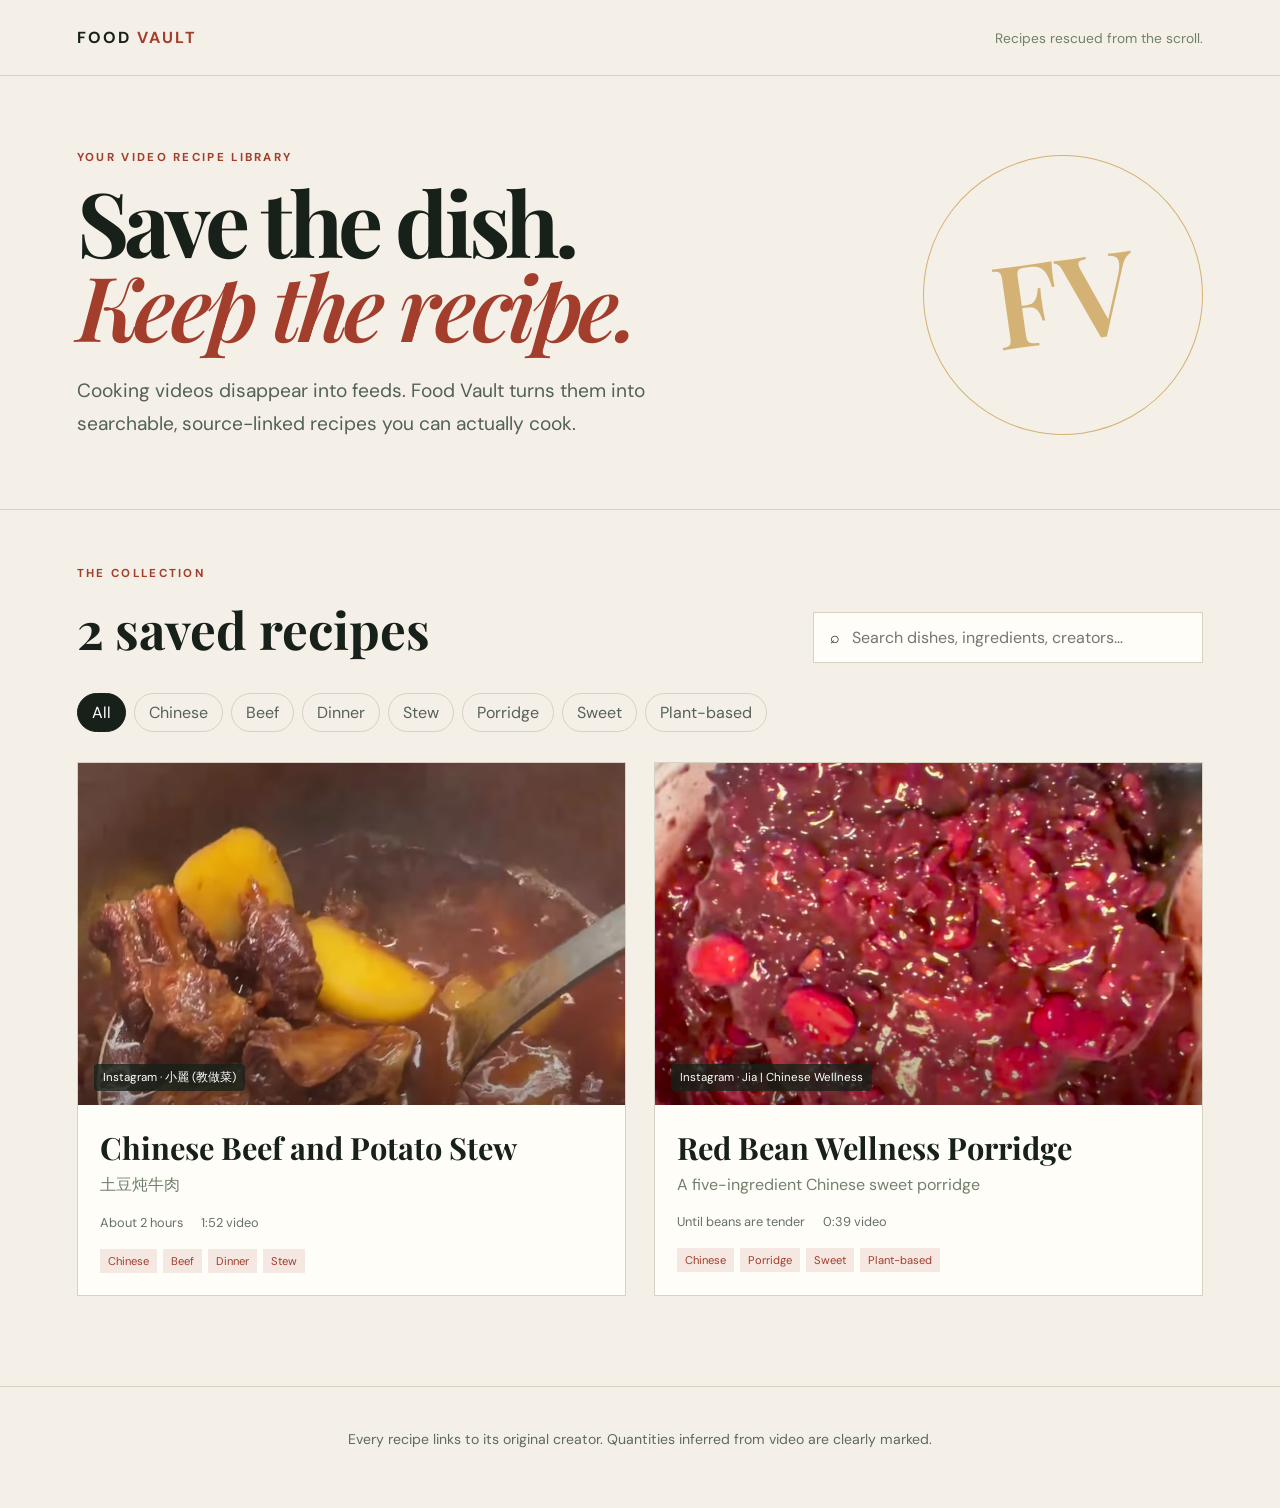
==== docs/index.html @ 334a6278 "Launch Food Vault prototype" ====
<!doctype html>
<html lang="en">
<head>
  <meta charset="utf-8">
  <meta name="viewport" content="width=device-width, initial-scale=1">
  <meta name="description" content="A source-linked collection of recipes reconstructed from cooking videos.">
  <title>Food Vault</title>
  <link rel="preconnect" href="https://fonts.googleapis.com">
  <link rel="preconnect" href="https://fonts.gstatic.com" crossorigin>
  <link href="https://fonts.googleapis.com/css2?family=DM+Sans:wght@400;500;600;700&family=Playfair+Display:wght@600;700&display=swap" rel="stylesheet">
  <link rel="stylesheet" href="styles.css">
</head>
<body>
  <header class="site-header">
    <a class="brand" href="#">FOOD <span>VAULT</span></a>
    <p>Recipes rescued from the scroll.</p>
  </header>

  <main>
    <section class="hero">
      <div class="hero-copy">
        <p class="eyebrow">YOUR VIDEO RECIPE LIBRARY</p>
        <h1>Save the dish.<br><em>Keep the recipe.</em></h1>
        <p class="intro">Cooking videos disappear into feeds. Food Vault turns them into searchable, source-linked recipes you can actually cook.</p>
      </div>
      <div class="hero-mark" aria-hidden="true">FV</div>
    </section>

    <section class="library" aria-labelledby="library-title">
      <div class="toolbar">
        <div>
          <p class="eyebrow">THE COLLECTION</p>
          <h2 id="library-title"><span id="recipe-count">0</span> saved recipes</h2>
        </div>
        <label class="search">
          <span aria-hidden="true">⌕</span>
          <input id="search" type="search" placeholder="Search dishes, ingredients, creators…" autocomplete="off">
        </label>
      </div>
      <div id="filters" class="filters" aria-label="Recipe filters"></div>
      <div id="recipe-grid" class="recipe-grid"></div>
      <p id="empty" class="empty" hidden>No recipes match that search.</p>
    </section>
  </main>

  <dialog id="recipe-dialog">
    <button class="close" aria-label="Close recipe">×</button>
    <article id="recipe-detail"></article>
  </dialog>

  <footer>
    <p>Every recipe links to its original creator. Quantities inferred from video are clearly marked.</p>
  </footer>

  <script src="app.js"></script>
</body>
</html>
---- docs/styles.css ----
:root {
  --ink: #172019;
  --paper: #f4f0e7;
  --card: #fffdf8;
  --sage: #71806c;
  --red: #a23e2b;
  --gold: #c79845;
  --line: #d8d1c3;
}

* { box-sizing: border-box; }
html { scroll-behavior: smooth; }
body {
  margin: 0;
  color: var(--ink);
  background: var(--paper);
  font-family: "DM Sans", sans-serif;
}
button, input { font: inherit; }
a { color: inherit; }

.site-header {
  min-height: 76px;
  padding: 0 6vw;
  border-bottom: 1px solid var(--line);
  display: flex;
  align-items: center;
  justify-content: space-between;
}
.site-header p { color: var(--sage); font-size: .86rem; }
.brand { font-weight: 700; letter-spacing: .13em; text-decoration: none; }
.brand span { color: var(--red); }

main { max-width: 1400px; margin: auto; }
.hero {
  min-height: 430px;
  padding: 74px 6vw 68px;
  display: grid;
  grid-template-columns: 1.7fr .7fr;
  align-items: center;
  overflow: hidden;
}
.eyebrow { margin: 0 0 14px; color: var(--red); font-size: .72rem; font-weight: 700; letter-spacing: .2em; }
h1, h2, h3 { font-family: "Playfair Display", serif; }
h1 { margin: 0; font-size: clamp(3.5rem, 7vw, 7.4rem); line-height: .94; letter-spacing: -.05em; }
h1 em { color: var(--red); font-weight: 600; }
.intro { max-width: 640px; margin: 28px 0 0; color: #526056; font-size: clamp(1rem, 1.5vw, 1.2rem); line-height: 1.7; }
.hero-mark {
  justify-self: end;
  width: min(25vw, 280px);
  aspect-ratio: 1;
  border: 1px solid var(--gold);
  border-radius: 50%;
  color: var(--gold);
  display: grid;
  place-items: center;
  font: 600 clamp(4rem, 9vw, 8rem)/1 "Playfair Display", serif;
  transform: rotate(-8deg);
  opacity: .7;
}

.library { padding: 56px 6vw 90px; border-top: 1px solid var(--line); }
.toolbar { display: flex; justify-content: space-between; align-items: end; gap: 28px; }
h2 { margin: 0; font-size: clamp(2rem, 4vw, 3.4rem); }
.search { min-width: min(100%, 390px); padding: 13px 16px; background: var(--card); border: 1px solid var(--line); display: flex; gap: 10px; align-items: center; }
.search input { width: 100%; border: 0; outline: 0; background: transparent; color: var(--ink); }
.filters { display: flex; gap: 8px; flex-wrap: wrap; margin: 30px 0; }
.filter { padding: 8px 14px; border: 1px solid var(--line); border-radius: 99px; background: transparent; color: #576159; cursor: pointer; }
.filter.active, .filter:hover { color: white; border-color: var(--ink); background: var(--ink); }
.recipe-grid { display: grid; grid-template-columns: repeat(2, minmax(0, 1fr)); gap: 28px; }
.card { background: var(--card); border: 1px solid var(--line); cursor: pointer; transition: transform .18s ease, box-shadow .18s ease; overflow: hidden; }
.card:hover { transform: translateY(-4px); box-shadow: 0 18px 36px rgb(29 39 30 / 10%); }
.card-image { position: relative; aspect-ratio: 16/10; overflow: hidden; background: #ddd; }
.card-image img { width: 100%; height: 100%; object-fit: cover; object-position: center 55%; display: block; }
.card:first-child .card-image img { object-position: 45% 42%; }
.card-image::after { content: ""; position: absolute; inset: 0; background: linear-gradient(transparent 65%, rgb(0 0 0 / 35%)); }
.source-pill { position: absolute; z-index: 1; left: 16px; bottom: 14px; padding: 6px 9px; border-radius: 4px; color: white; background: rgb(23 32 25 / 78%); font-size: .72rem; }
.card-body { padding: 22px; }
.card h3 { margin: 0 0 6px; font-size: clamp(1.5rem, 2.4vw, 2.2rem); }
.card-subtitle { color: var(--sage); margin: 0; }
.meta { display: flex; gap: 18px; margin-top: 18px; color: #667069; font-size: .8rem; }
.tags { display: flex; flex-wrap: wrap; gap: 6px; margin-top: 18px; }
.tag { color: var(--red); background: #f5e7e1; padding: 5px 8px; font-size: .7rem; }
.empty { padding: 60px 0; text-align: center; color: var(--sage); }

#recipe-dialog { width: min(1020px, calc(100% - 24px)); max-height: calc(100vh - 24px); padding: 0; border: 0; background: var(--card); color: var(--ink); box-shadow: 0 30px 80px rgb(0 0 0 / 35%); }
#recipe-dialog::backdrop { background: rgb(12 17 13 / 75%); backdrop-filter: blur(3px); }
.close { position: fixed; z-index: 5; margin: 16px; right: max(16px, calc((100vw - 1020px)/2 + 16px)); width: 42px; height: 42px; border: 0; border-radius: 50%; background: var(--ink); color: white; font-size: 1.7rem; cursor: pointer; }
.detail-hero { min-height: 360px; padding: 50px; color: white; display: flex; align-items: end; background-size: cover; background-position: center; position: relative; }
.detail-hero::before { content: ""; position: absolute; inset: 0; background: linear-gradient(transparent 20%, rgb(5 10 6 / 80%)); }
.detail-title { position: relative; max-width: 740px; }
.detail-title h2 { font-size: clamp(2.7rem, 6vw, 5rem); line-height: 1; }
.detail-title p { margin-bottom: 0; }
.detail-content { display: grid; grid-template-columns: .85fr 1.15fr; gap: 52px; padding: 48px; }
.detail-content h3 { font-size: 1.7rem; margin: 0 0 18px; }
.detail-content ul, .detail-content ol { margin: 0; padding-left: 20px; }
.detail-content li { margin: 0 0 13px; line-height: 1.55; }
.detail-content ol li { padding-left: 8px; }
.detail-block + .detail-block { margin-top: 34px; }
.confidence { display: inline-flex; margin-top: 18px; padding: 7px 10px; border: 1px solid var(--gold); color: #7d5b20; font-size: .78rem; }
.source-link { display: inline-block; margin-top: 22px; color: var(--red); font-weight: 700; }
.notes { padding: 22px; background: #f1ece1; border-left: 3px solid var(--gold); }
.notes h3 { font-size: 1.35rem; }
.notes li { color: #586159; font-size: .88rem; }
footer { padding: 28px 6vw 44px; border-top: 1px solid var(--line); color: #5e6961; text-align: center; font-size: .88rem; line-height: 1.5; }

@media (max-width: 760px) {
  .site-header p, .hero-mark { display: none; }
  .hero { grid-template-columns: 1fr; min-height: 390px; padding-top: 60px; }
  .hero::after { content: "FV"; margin-top: 32px; color: var(--gold); font: 600 2.2rem/1 "Playfair Display", serif; opacity: .75; }
  .toolbar { align-items: stretch; flex-direction: column; gap: 20px; }
  .filters { gap: 7px; margin-top: 24px; }
  .filter { padding: 7px 11px; font-size: .86rem; }
  .recipe-grid { grid-template-columns: 1fr; }
  .detail-content { grid-template-columns: 1fr; padding: 28px 22px; gap: 28px; }
  .detail-hero { min-height: 300px; padding: 28px 22px; }
  .close { right: 16px; }
}
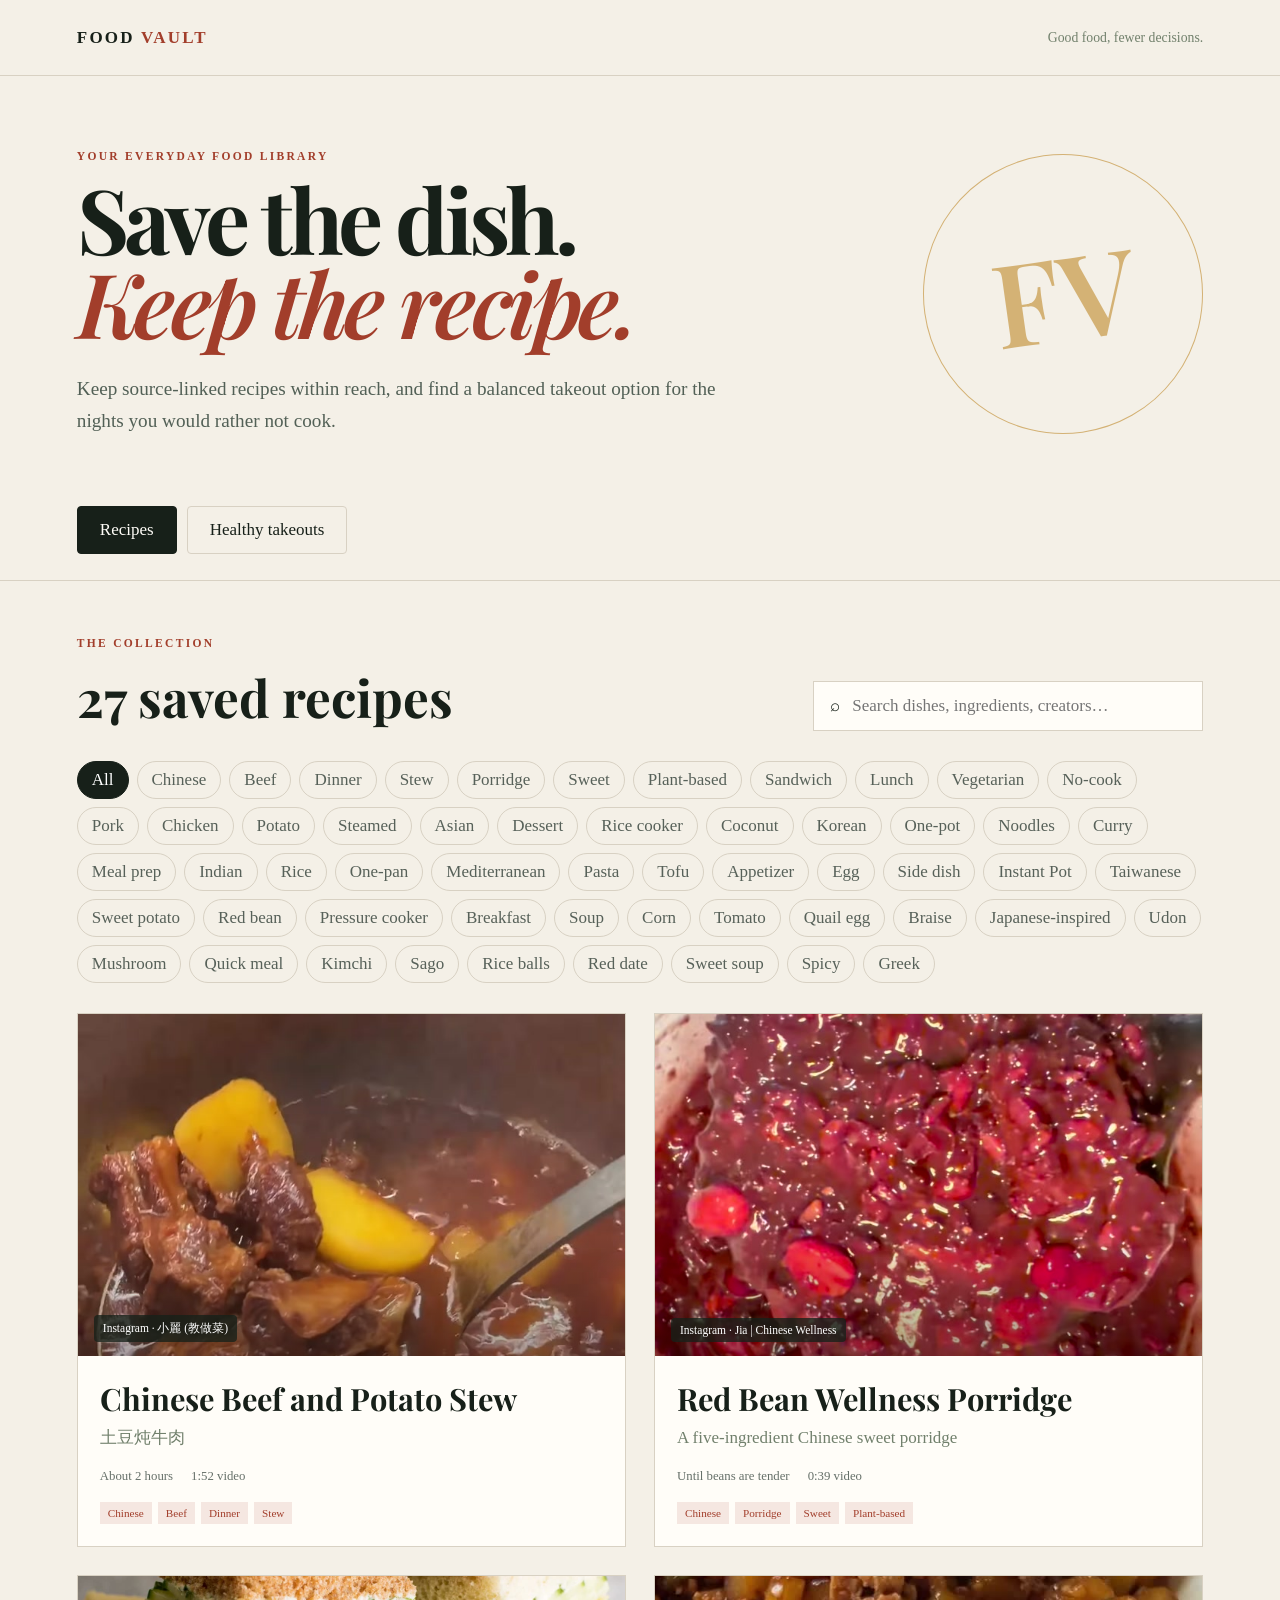
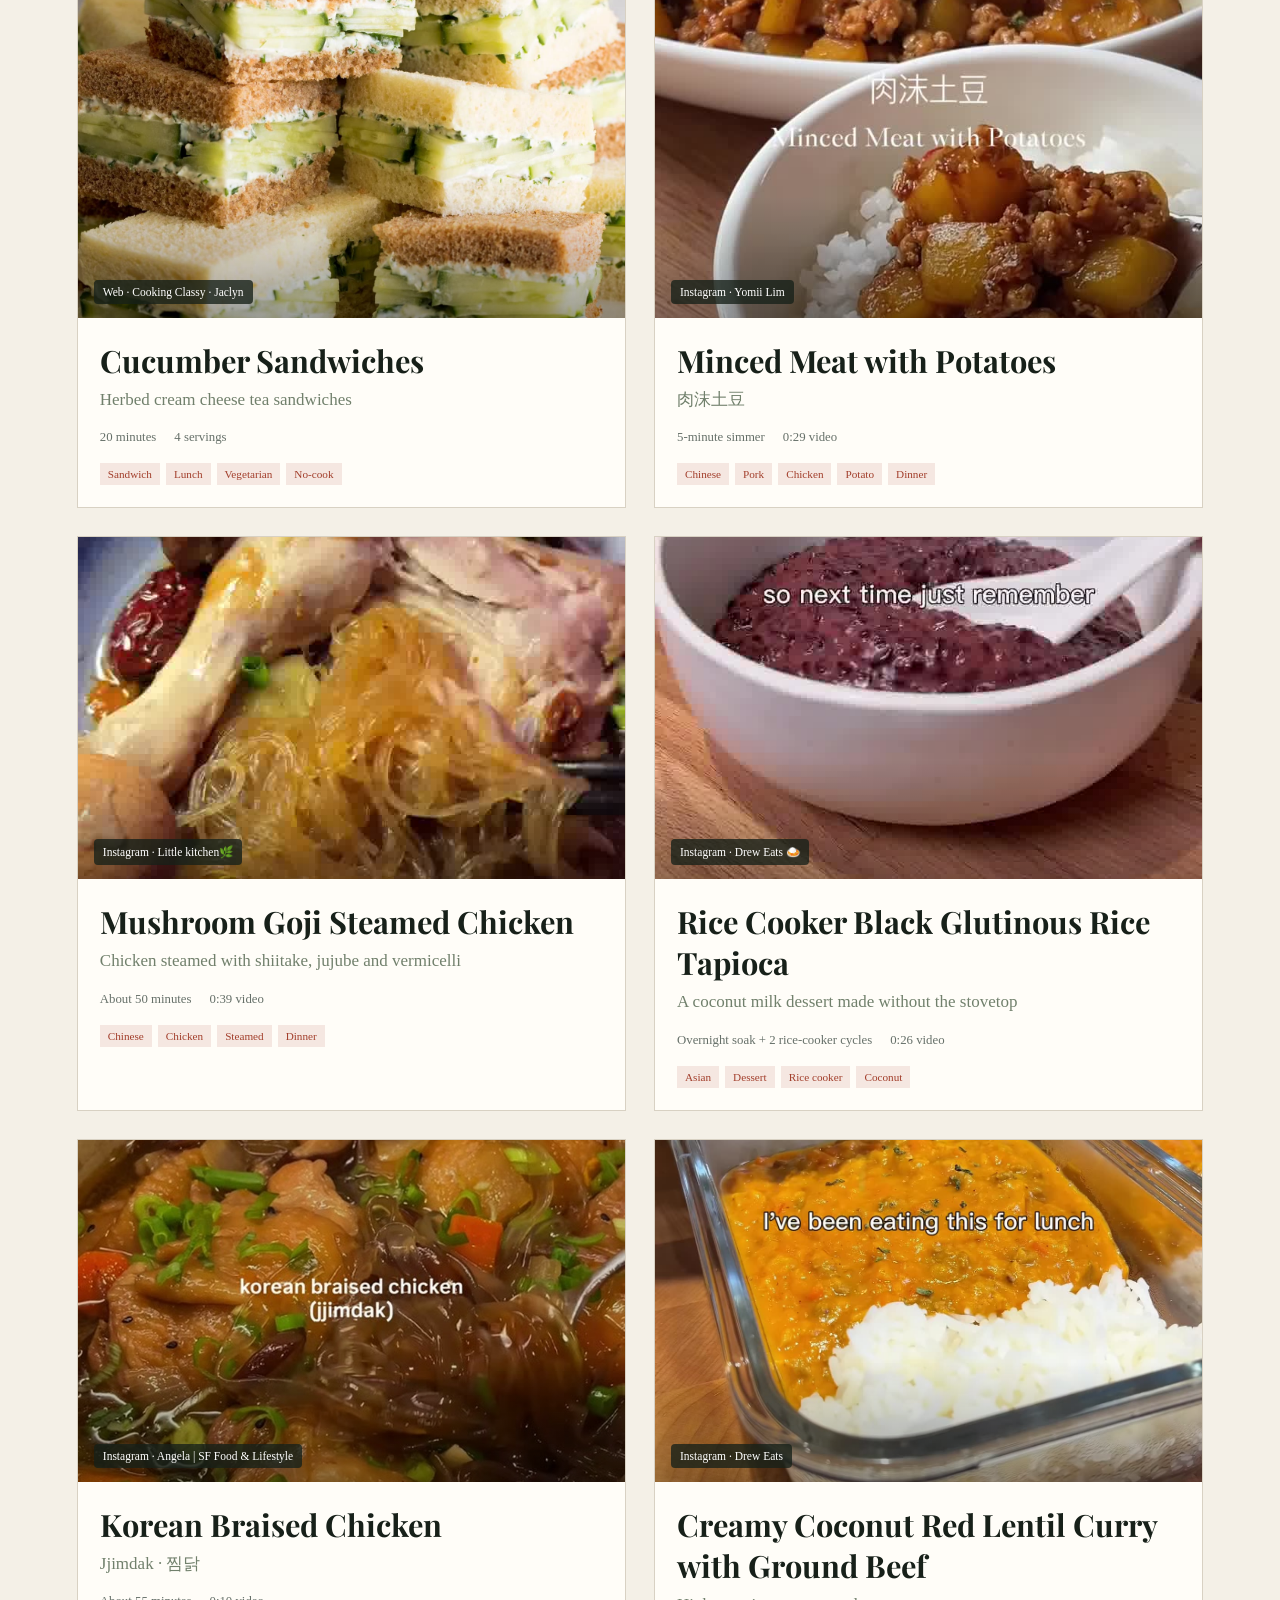
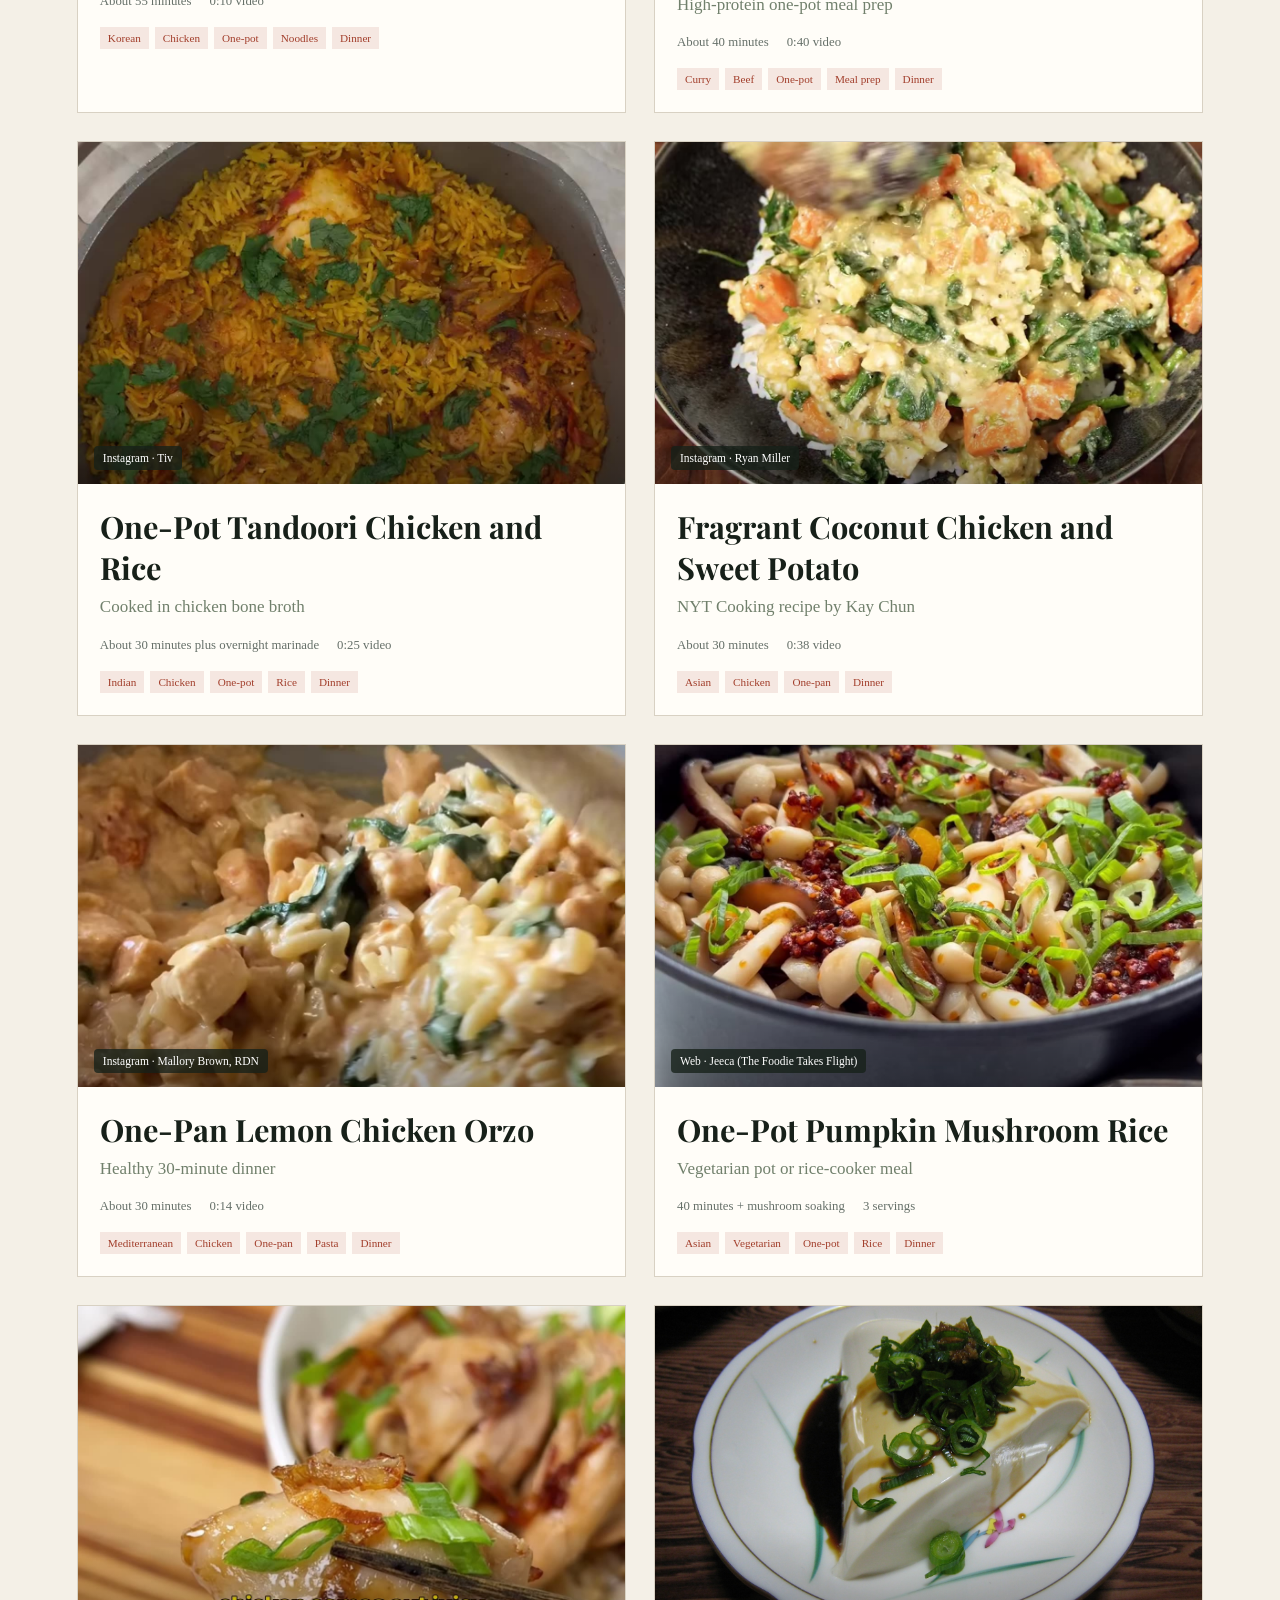
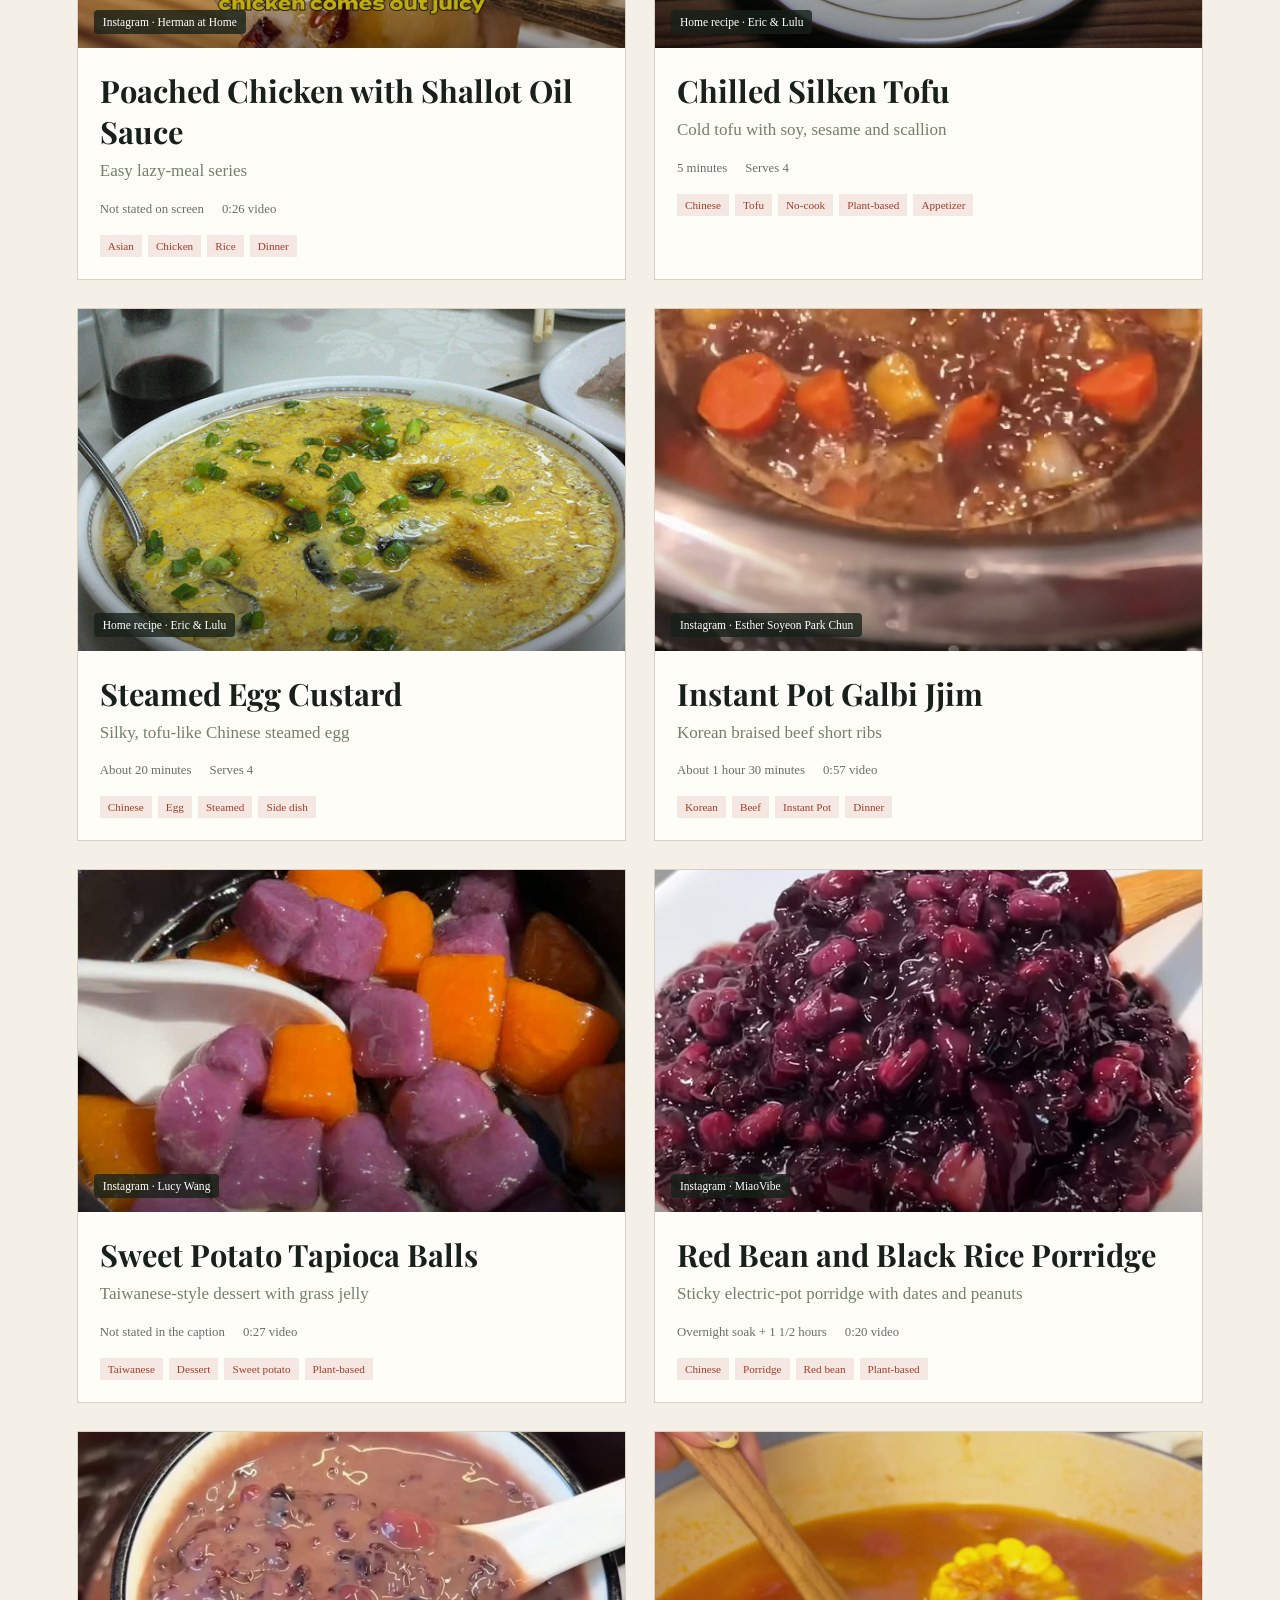
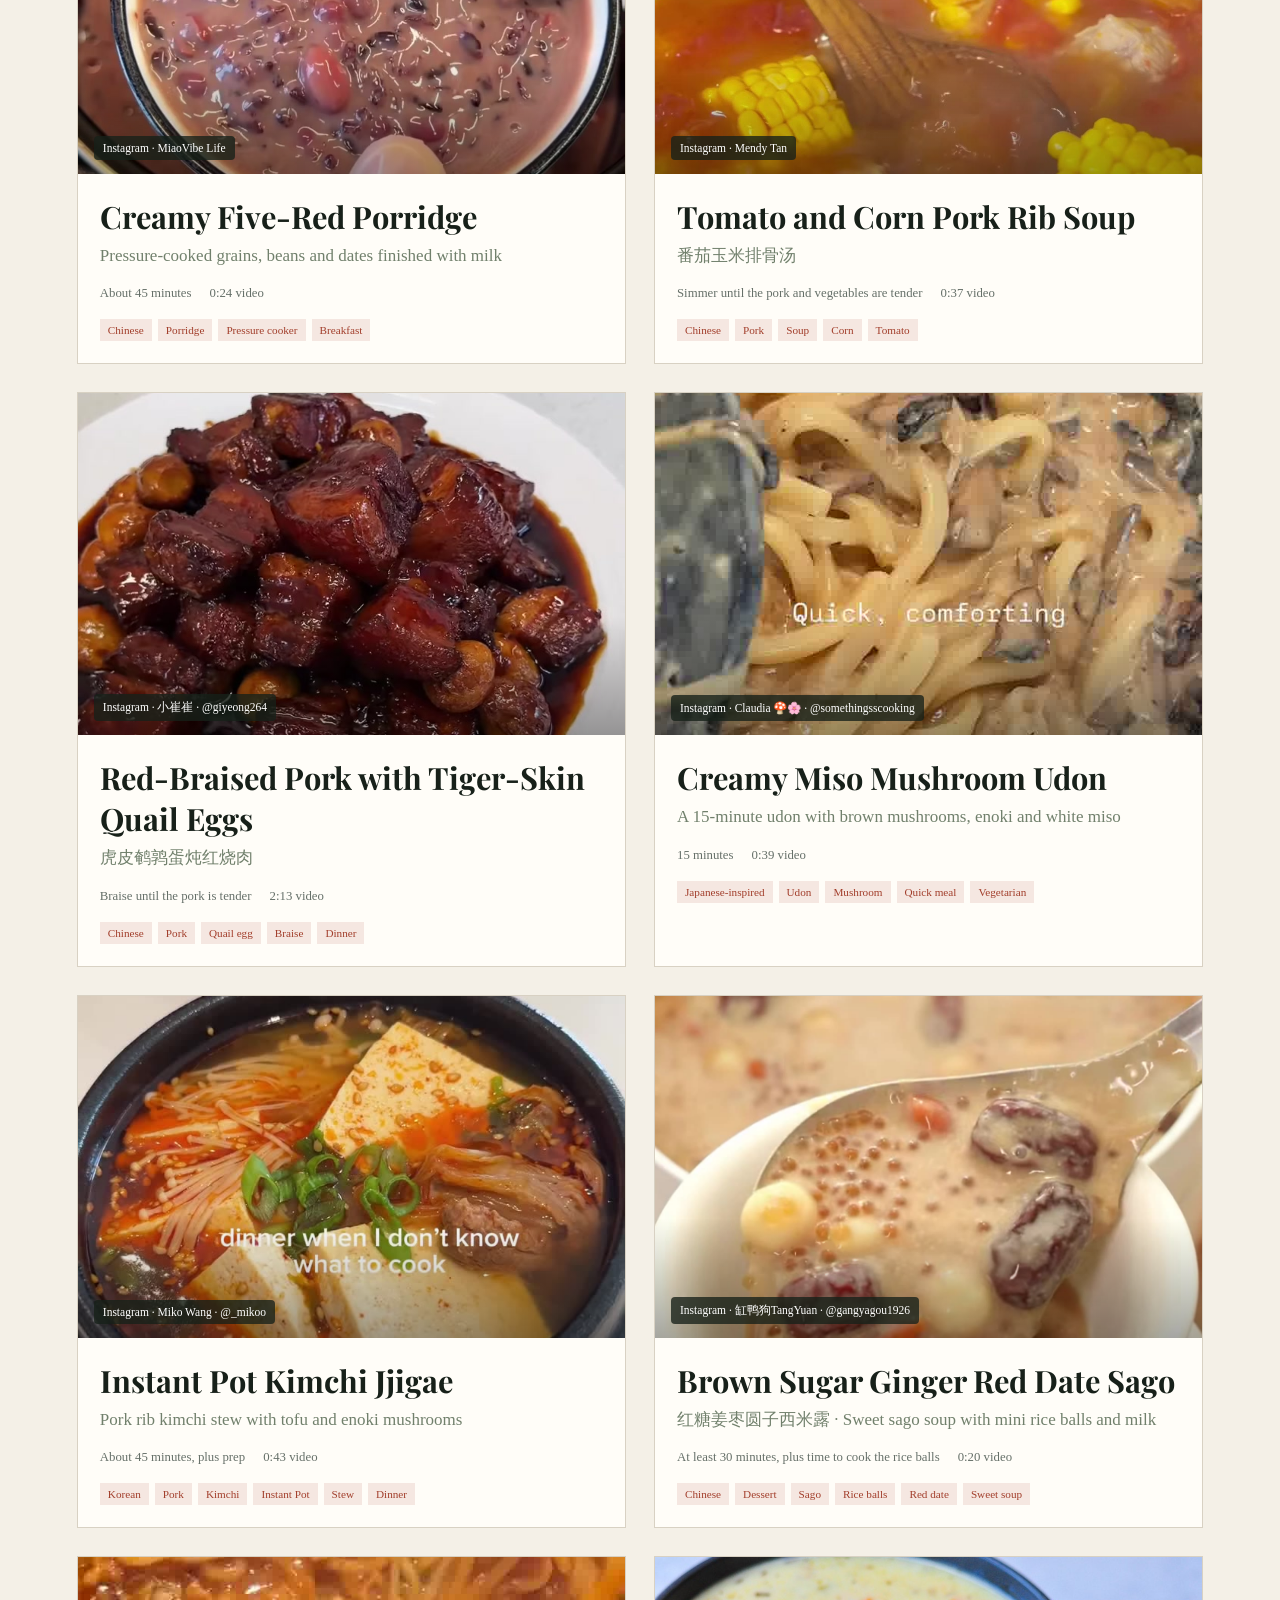
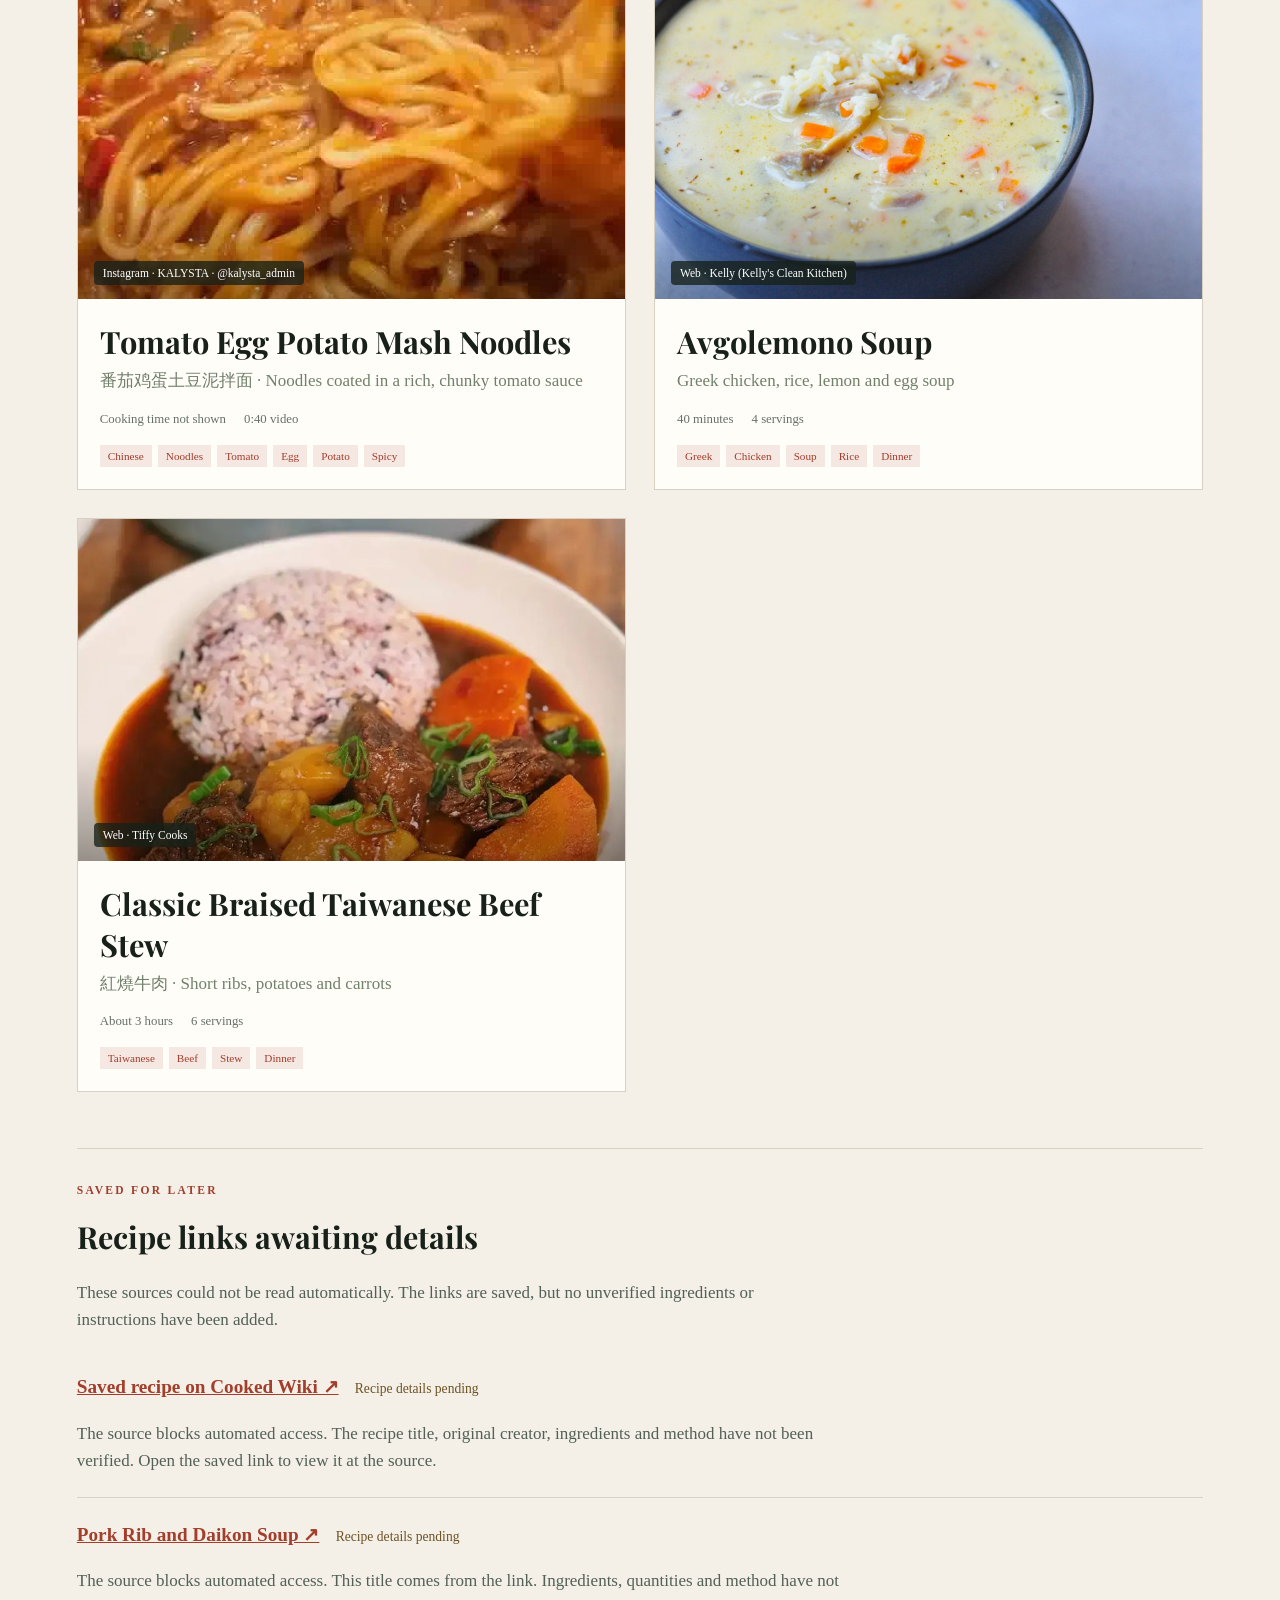
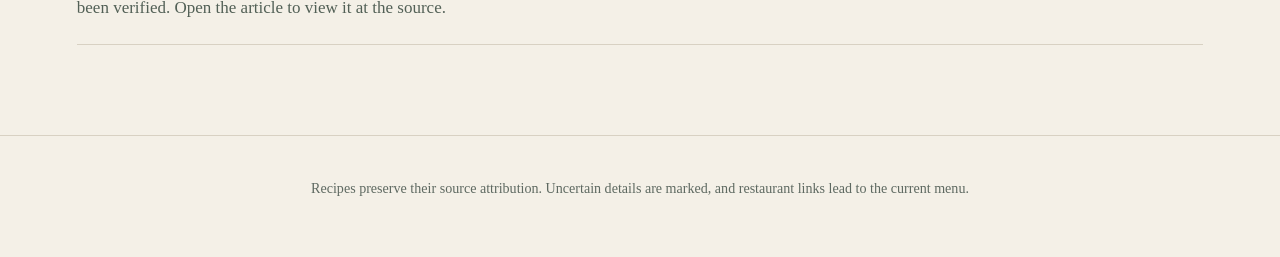
==== commit fefd0030: "Add healthy takeouts and source-linked recipes" ====
--- a/docs/index.html
+++ b/docs/index.html
@@ -3,30 +3,35 @@
 <head>
   <meta charset="utf-8">
   <meta name="viewport" content="width=device-width, initial-scale=1">
-  <meta name="description" content="A source-linked collection of recipes reconstructed from cooking videos.">
+  <meta name="description" content="Source-linked recipes and balanced Durham takeout ideas for everyday meals.">
   <title>Food Vault</title>
   <link rel="preconnect" href="https://fonts.googleapis.com">
   <link rel="preconnect" href="https://fonts.gstatic.com" crossorigin>
-  <link href="https://fonts.googleapis.com/css2?family=DM+Sans:wght@400;500;600;700&family=Playfair+Display:wght@600;700&display=swap" rel="stylesheet">
+  <link href="https://fonts.googleapis.com/css2?family=Playfair+Display:wght@600;700&display=swap" rel="stylesheet">
   <link rel="stylesheet" href="styles.css">
 </head>
 <body>
   <header class="site-header">
-    <a class="brand" href="#">FOOD <span>VAULT</span></a>
-    <p>Recipes rescued from the scroll.</p>
+    <a class="brand" href="/#recipes">FOOD <span>VAULT</span></a>
+    <p>Good food, fewer decisions.</p>
   </header>
 
   <main>
     <section class="hero">
       <div class="hero-copy">
-        <p class="eyebrow">YOUR VIDEO RECIPE LIBRARY</p>
+        <p class="eyebrow">YOUR EVERYDAY FOOD LIBRARY</p>
         <h1>Save the dish.<br><em>Keep the recipe.</em></h1>
-        <p class="intro">Cooking videos disappear into feeds. Food Vault turns them into searchable, source-linked recipes you can actually cook.</p>
+        <p class="intro">Keep source-linked recipes within reach, and find a balanced takeout option for the nights you would rather not cook.</p>
       </div>
       <div class="hero-mark" aria-hidden="true">FV</div>
     </section>
 
-    <section class="library" aria-labelledby="library-title">
+    <nav class="section-nav" aria-label="Food collections">
+      <a href="#recipes" data-section="recipes" aria-current="page">Recipes</a>
+      <a href="#healthy-takeouts" data-section="healthy-takeouts">Healthy takeouts</a>
+    </nav>
+
+    <section id="recipes" class="library" aria-labelledby="library-title">
       <div class="toolbar">
         <div>
           <p class="eyebrow">THE COLLECTION</p>
@@ -34,22 +39,37 @@
         </div>
         <label class="search">
           <span aria-hidden="true">⌕</span>
-          <input id="search" type="search" placeholder="Search dishes, ingredients, creators…" autocomplete="off">
+          <input id="search" type="search" aria-label="Search recipes" placeholder="Search dishes, ingredients, creators…" autocomplete="off">
         </label>
       </div>
       <div id="filters" class="filters" aria-label="Recipe filters"></div>
       <div id="recipe-grid" class="recipe-grid"></div>
       <p id="empty" class="empty" hidden>No recipes match that search.</p>
+      <section class="saved-links" aria-labelledby="saved-links-title">
+        <p class="eyebrow">SAVED FOR LATER</p>
+        <h3 id="saved-links-title">Recipe links awaiting details</h3>
+        <p>These sources could not be read automatically. The links are saved, but no unverified ingredients or instructions have been added.</p>
+        <div id="saved-recipe-links"></div>
+      </section>
+    </section>
+
+    <section id="healthy-takeouts" class="library takeouts" aria-labelledby="takeout-title" hidden>
+      <p class="eyebrow">DURHAM &amp; NEARBY</p>
+      <h2 id="takeout-title">Healthy takeouts</h2>
+      <p class="section-intro">Seven easy options for a meal with protein, vegetables and a satisfying starch. These are balanced ordering ideas, not nutritional ratings.</p>
+      <p class="takeout-note">Menus and substitutions change. Check ingredients with the restaurant, choose sauces separately when useful, and refrigerate any next-day lunch promptly.</p>
+      <div id="takeout-grid" class="takeout-grid" aria-live="polite"></div>
+      <noscript>Enable JavaScript to see the saved restaurants and recipes.</noscript>
     </section>
   </main>
 
   <dialog id="recipe-dialog">
-    <button class="close" aria-label="Close recipe">×</button>
+    <div class="dialog-toolbar"><button class="close" aria-label="Close recipe">×</button></div>
     <article id="recipe-detail"></article>
   </dialog>
 
   <footer>
-    <p>Every recipe links to its original creator. Quantities inferred from video are clearly marked.</p>
+    <p>Recipes preserve their source attribution. Uncertain details are marked, and restaurant links lead to the current menu.</p>
   </footer>
 
   <script src="app.js"></script>
--- a/docs/styles.css
+++ b/docs/styles.css
@@ -14,10 +14,13 @@
   margin: 0;
   color: var(--ink);
   background: var(--paper);
-  font-family: "DM Sans", sans-serif;
+  font-family: Georgia, "Times New Roman", serif;
+  font-size: 17px;
 }
 button, input { font: inherit; }
 a { color: inherit; }
+[hidden] { display: none !important; }
+:focus-visible { outline: 3px solid var(--red); outline-offset: 4px; }
 
 .site-header {
   min-height: 76px;
@@ -60,6 +63,27 @@
 }
 
 .library { padding: 56px 6vw 90px; border-top: 1px solid var(--line); }
+.section-nav { display: flex; flex-wrap: wrap; gap: 10px; padding: 0 6vw 26px; }
+.section-nav a { padding: 13px 22px; border: 1px solid var(--line); text-decoration: none; border-radius: 4px; }
+.section-nav a[aria-current="page"] { color: var(--card); background: var(--ink); border-color: var(--ink); }
+.section-nav a:hover { border-color: var(--red); }
+.section-intro { max-width: 740px; color: #526056; font-size: 1.15rem; line-height: 1.65; }
+.takeout-note { max-width: 850px; color: #526056; line-height: 1.6; border-left: 3px solid var(--gold); padding: 12px 18px; background: #f1ece1; }
+.takeout-grid { display: grid; grid-template-columns: repeat(2, minmax(0, 1fr)); gap: 24px; margin-top: 32px; }
+.takeout-card { min-width: 0; padding: 28px; border: 1px solid var(--line); background: var(--card); display: flex; flex-direction: column; }
+.takeout-card .eyebrow { line-height: 1.5; margin-bottom: 12px; }
+.takeout-card h3 { margin: 0; font-size: clamp(1.65rem, 2.8vw, 2.25rem); overflow-wrap: anywhere; }
+.takeout-area { color: #526056; margin: 10px 0 22px; line-height: 1.5; }
+.takeout-order { margin: 0 0 16px; line-height: 1.65; }
+.takeout-tip { margin: 0; color: #526056; line-height: 1.6; font-size: .95rem; }
+.takeout-card .source-link { align-self: flex-start; margin-top: auto; padding-top: 24px; line-height: 1.5; }
+.saved-links { margin-top: 56px; padding-top: 32px; border-top: 1px solid var(--line); line-height: 1.6; }
+.saved-links h3 { font-size: 1.9rem; margin: 0; }
+.saved-links > p:not(.eyebrow) { color: #526056; max-width: 760px; }
+.saved-link { padding: 22px 0; border-bottom: 1px solid var(--line); }
+.saved-link a { color: var(--red); font-weight: bold; font-size: 1.2rem; }
+.saved-link p { color: #526056; max-width: 780px; margin-bottom: 0; }
+.saved-status { display: inline-block; margin: 0 0 0 12px; font-size: .85rem; color: #6d5224; }
 .toolbar { display: flex; justify-content: space-between; align-items: end; gap: 28px; }
 h2 { margin: 0; font-size: clamp(2rem, 4vw, 3.4rem); }
 .search { min-width: min(100%, 390px); padding: 13px 16px; background: var(--card); border: 1px solid var(--line); display: flex; gap: 10px; align-items: center; }
@@ -78,6 +102,7 @@
 .card-body { padding: 22px; }
 .card h3 { margin: 0 0 6px; font-size: clamp(1.5rem, 2.4vw, 2.2rem); }
 .card-subtitle { color: var(--sage); margin: 0; }
+.card-subtitle { line-height: 1.5; }
 .meta { display: flex; gap: 18px; margin-top: 18px; color: #667069; font-size: .8rem; }
 .tags { display: flex; flex-wrap: wrap; gap: 6px; margin-top: 18px; }
 .tag { color: var(--red); background: #f5e7e1; padding: 5px 8px; font-size: .7rem; }
@@ -85,12 +110,16 @@
 
 #recipe-dialog { width: min(1020px, calc(100% - 24px)); max-height: calc(100vh - 24px); padding: 0; border: 0; background: var(--card); color: var(--ink); box-shadow: 0 30px 80px rgb(0 0 0 / 35%); }
 #recipe-dialog::backdrop { background: rgb(12 17 13 / 75%); backdrop-filter: blur(3px); }
-.close { position: fixed; z-index: 5; margin: 16px; right: max(16px, calc((100vw - 1020px)/2 + 16px)); width: 42px; height: 42px; border: 0; border-radius: 50%; background: var(--ink); color: white; font-size: 1.7rem; cursor: pointer; }
+#recipe-dialog[open] { display: flex; flex-direction: column; overflow: hidden; }
+.dialog-toolbar { flex-shrink: 0; display: flex; justify-content: flex-end; padding: 10px 14px; border-bottom: 1px solid var(--line); }
+#recipe-detail { overflow-y: auto; max-height: calc(100vh - 88px); }
+.close { width: 42px; height: 42px; border: 0; border-radius: 50%; background: var(--ink); color: white; font-size: 1.7rem; cursor: pointer; }
 .detail-hero { min-height: 360px; padding: 50px; color: white; display: flex; align-items: end; background-size: cover; background-position: center; position: relative; }
-.detail-hero::before { content: ""; position: absolute; inset: 0; background: linear-gradient(transparent 20%, rgb(5 10 6 / 80%)); }
-.detail-title { position: relative; max-width: 740px; }
+.detail-hero::before { content: ""; position: absolute; inset: 0; background: linear-gradient(rgb(5 10 6 / 18%) 0%, rgb(5 10 6 / 62%) 44%, rgb(5 10 6 / 96%) 100%); }
+.detail-title { position: relative; max-width: 740px; text-shadow: 0 2px 12px rgb(0 0 0 / 85%); }
 .detail-title h2 { font-size: clamp(2.7rem, 6vw, 5rem); line-height: 1; }
 .detail-title p { margin-bottom: 0; }
+.detail-title .eyebrow { display: inline-block; padding: 6px 9px; color: white; background: rgb(23 32 25 / 82%); text-shadow: none; }
 .detail-content { display: grid; grid-template-columns: .85fr 1.15fr; gap: 52px; padding: 48px; }
 .detail-content h3 { font-size: 1.7rem; margin: 0 0 18px; }
 .detail-content ul, .detail-content ol { margin: 0; padding-left: 20px; }
@@ -99,6 +128,8 @@
 .detail-block + .detail-block { margin-top: 34px; }
 .confidence { display: inline-flex; margin-top: 18px; padding: 7px 10px; border: 1px solid var(--gold); color: #7d5b20; font-size: .78rem; }
 .source-link { display: inline-block; margin-top: 22px; color: var(--red); font-weight: 700; }
+.additional-sources { margin-top: 0; padding-left: 0 !important; list-style: none; }
+.additional-sources li { margin-bottom: 0; }
 .notes { padding: 22px; background: #f1ece1; border-left: 3px solid var(--gold); }
 .notes h3 { font-size: 1.35rem; }
 .notes li { color: #586159; font-size: .88rem; }
@@ -111,8 +142,11 @@
   .toolbar { align-items: stretch; flex-direction: column; gap: 20px; }
   .filters { gap: 7px; margin-top: 24px; }
   .filter { padding: 7px 11px; font-size: .86rem; }
-  .recipe-grid { grid-template-columns: 1fr; }
+  .recipe-grid, .takeout-grid { grid-template-columns: 1fr; }
+  .takeout-card { padding: 24px; }
+  .section-nav a { padding: 12px 16px; }
   .detail-content { grid-template-columns: 1fr; padding: 28px 22px; gap: 28px; }
   .detail-hero { min-height: 300px; padding: 28px 22px; }
-  .close { right: 16px; }
+  .detail-hero::before { background: linear-gradient(rgb(5 10 6 / 52%) 0%, rgb(5 10 6 / 76%) 42%, rgb(5 10 6 / 98%) 100%); }
+  .detail-title h2 { font-size: clamp(2.1rem, 11vw, 3.2rem); }
 }
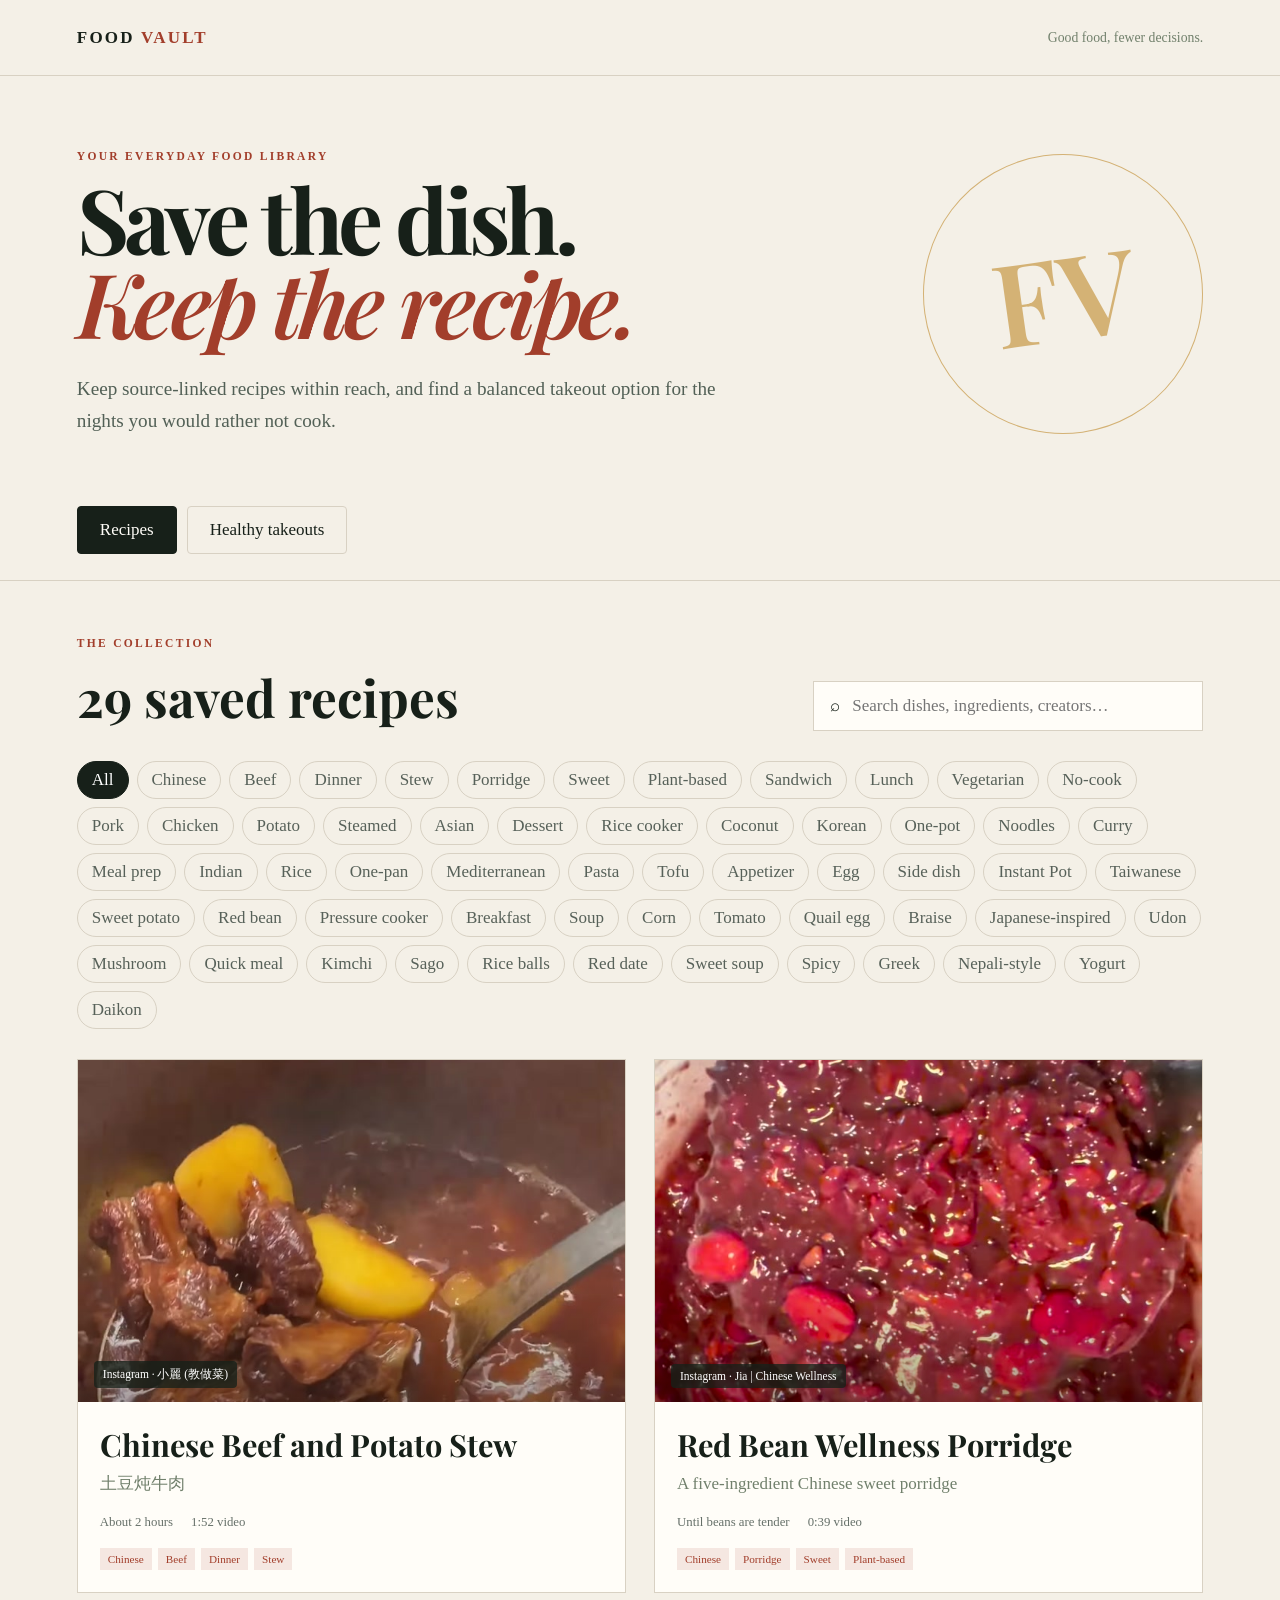
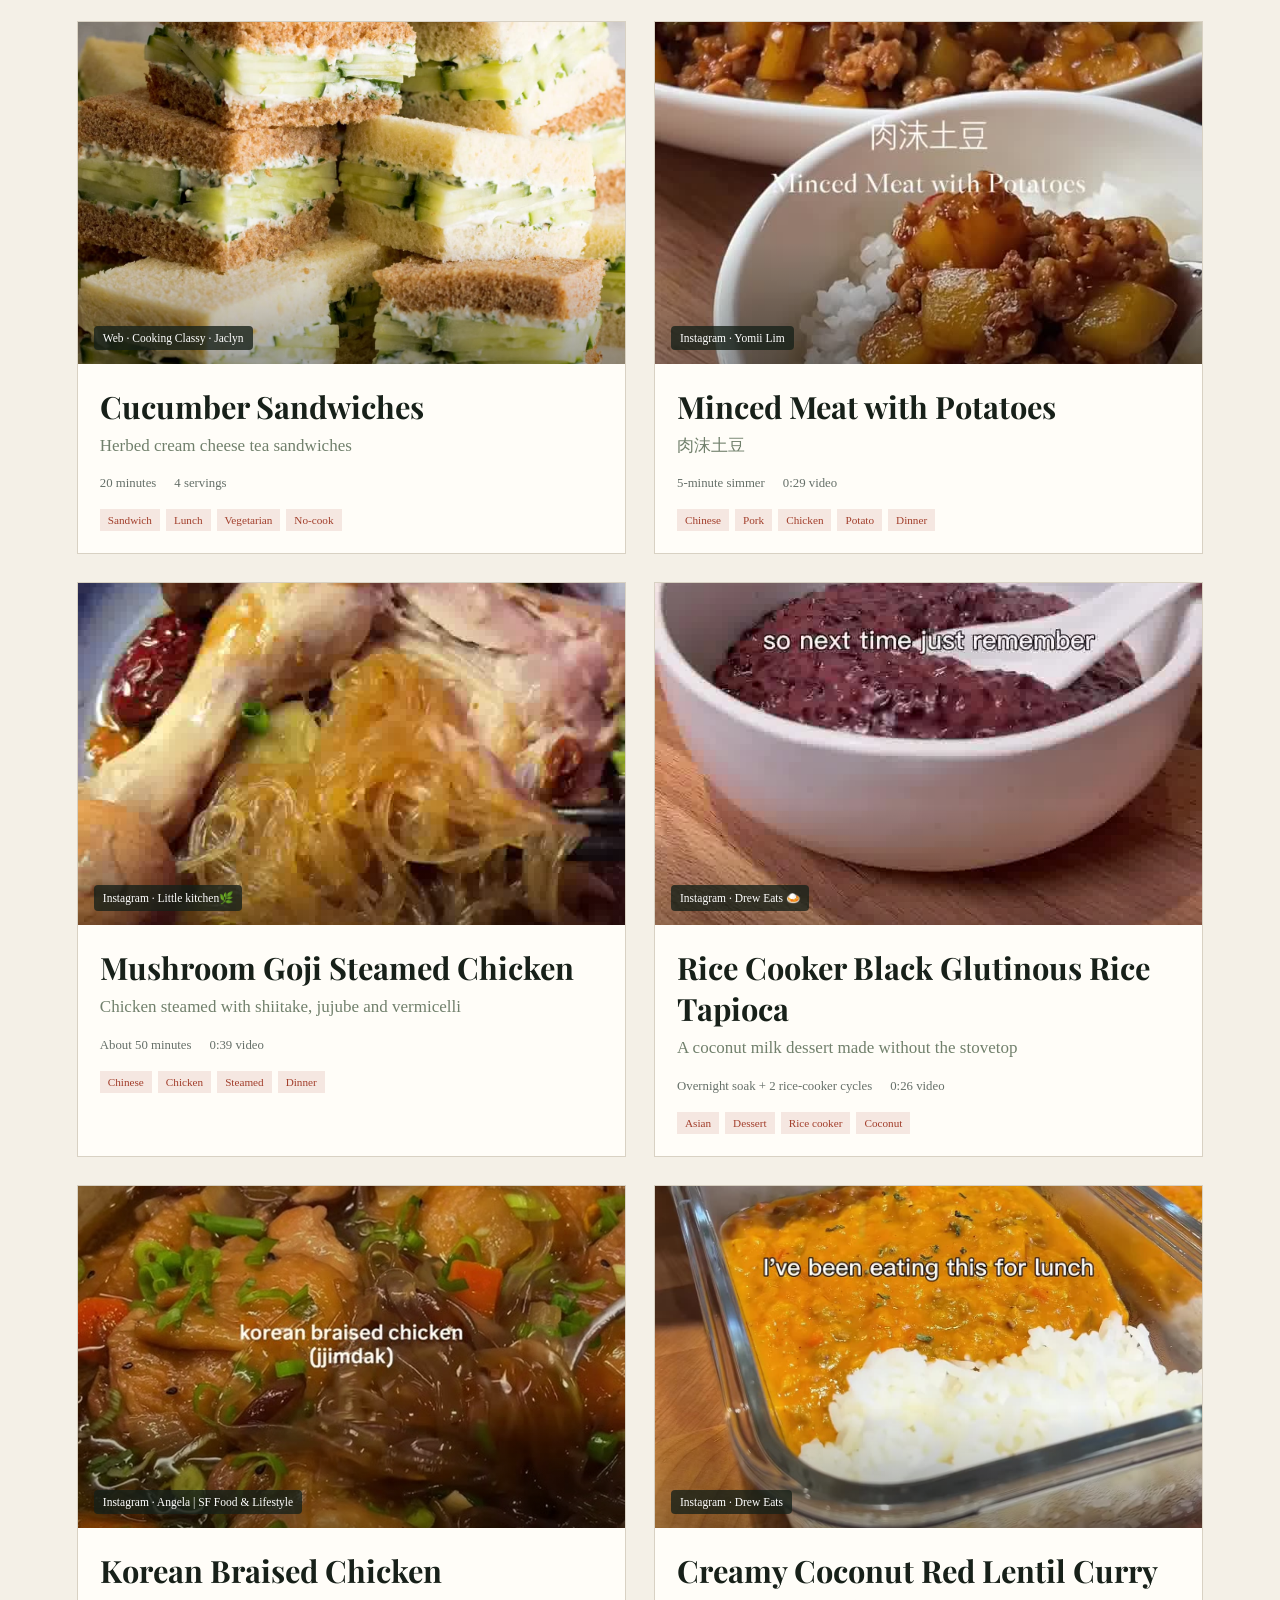
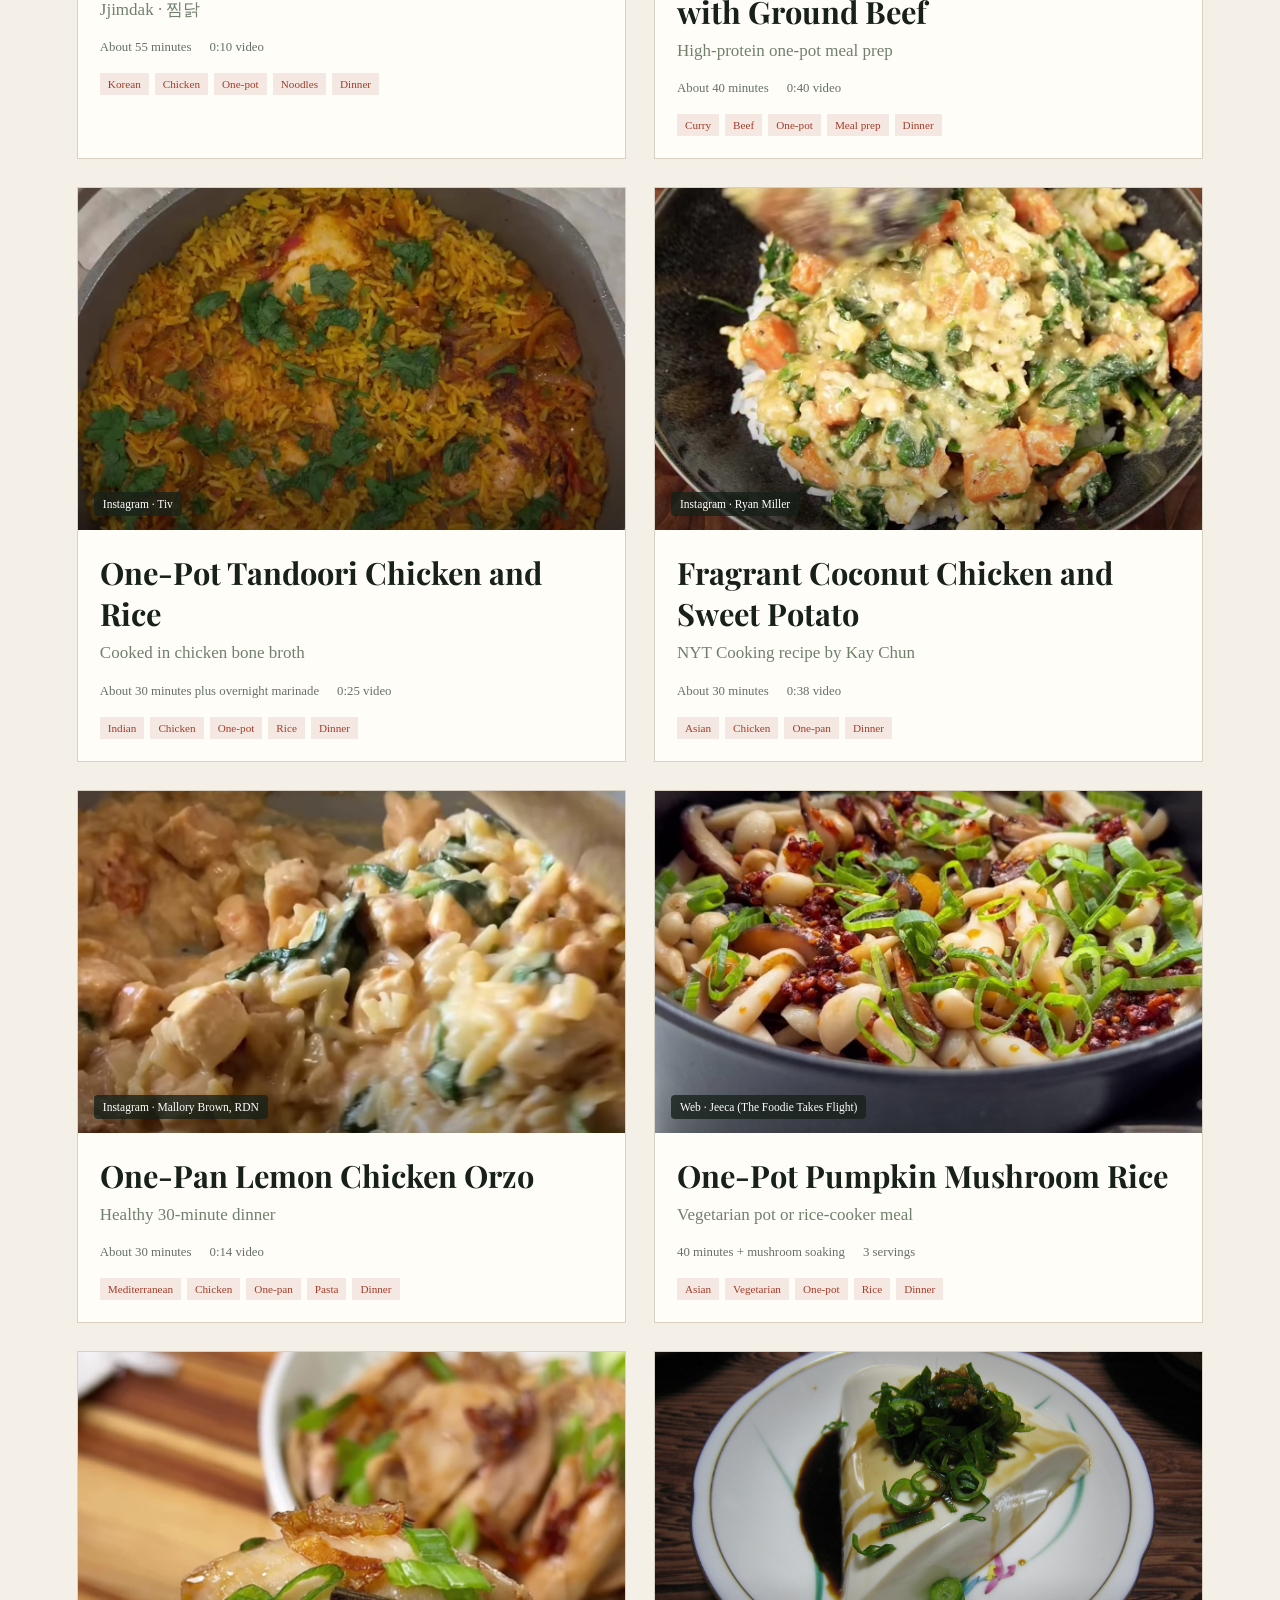
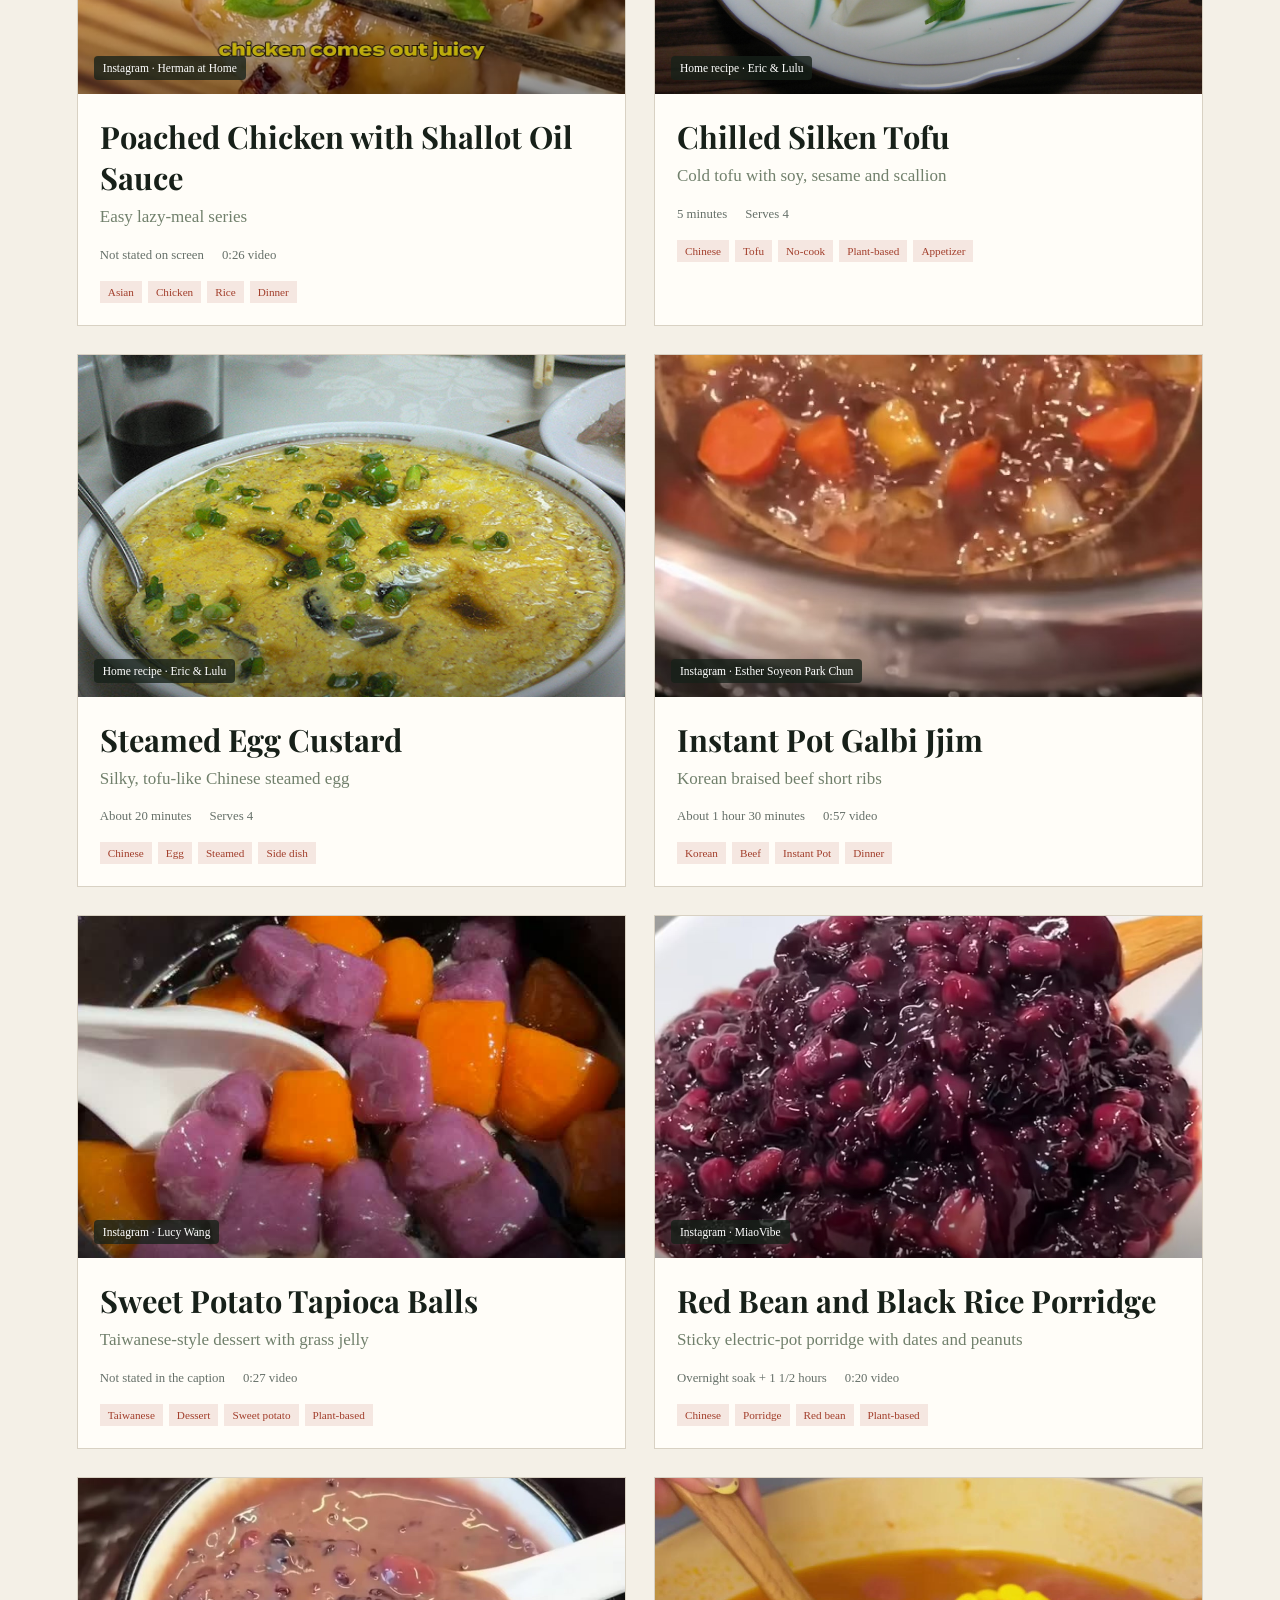
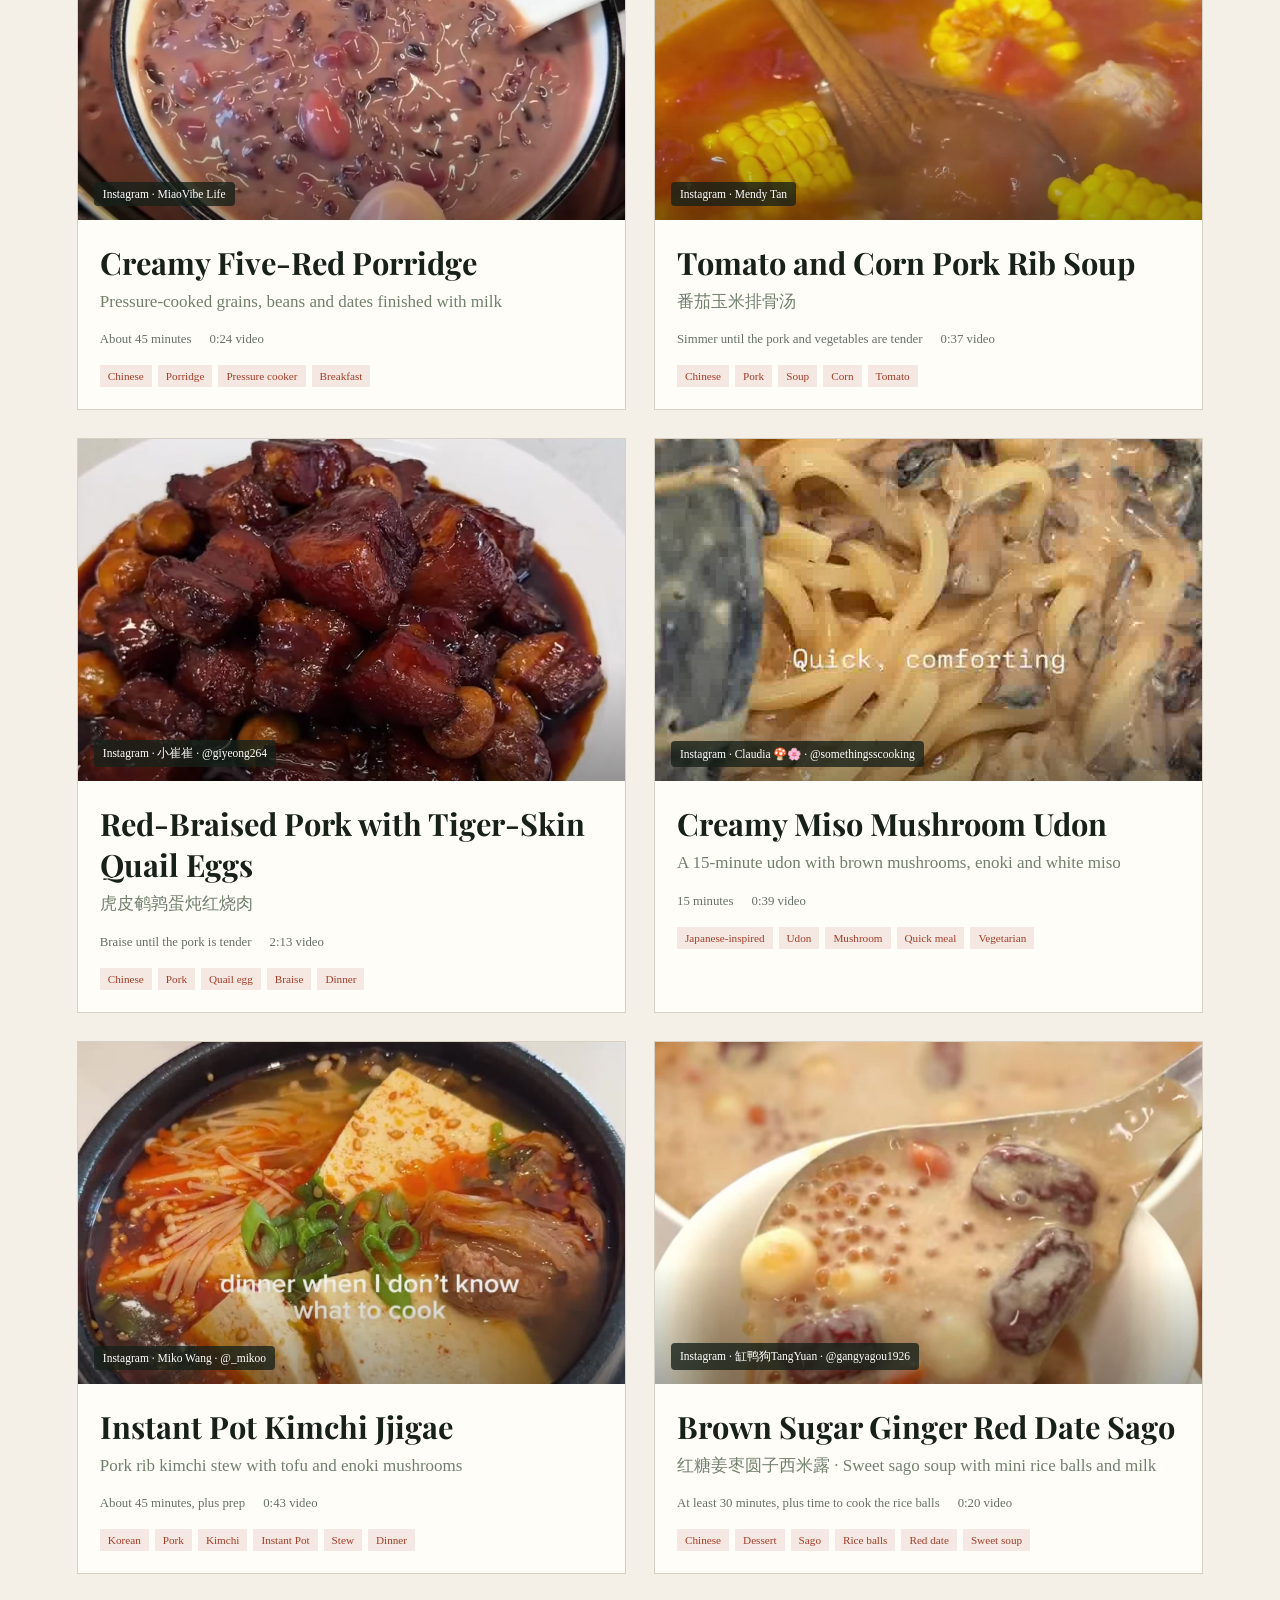
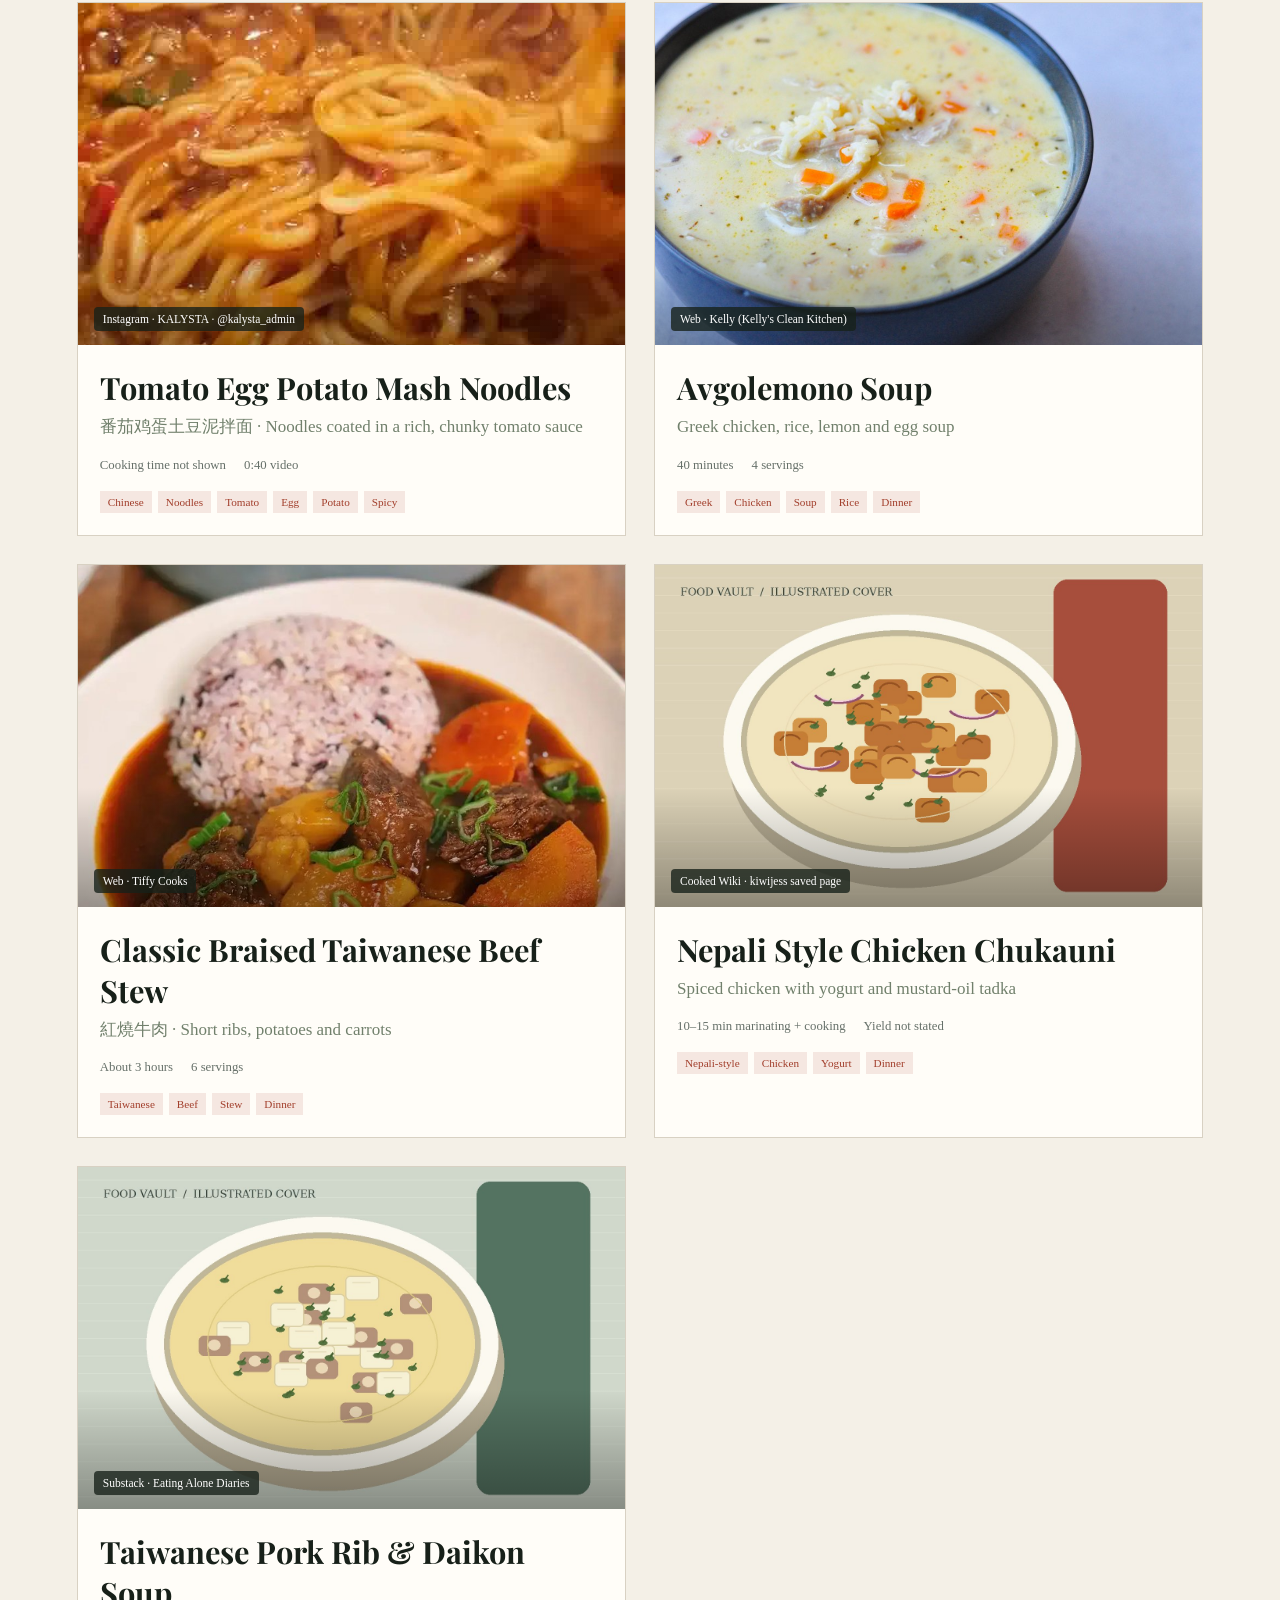
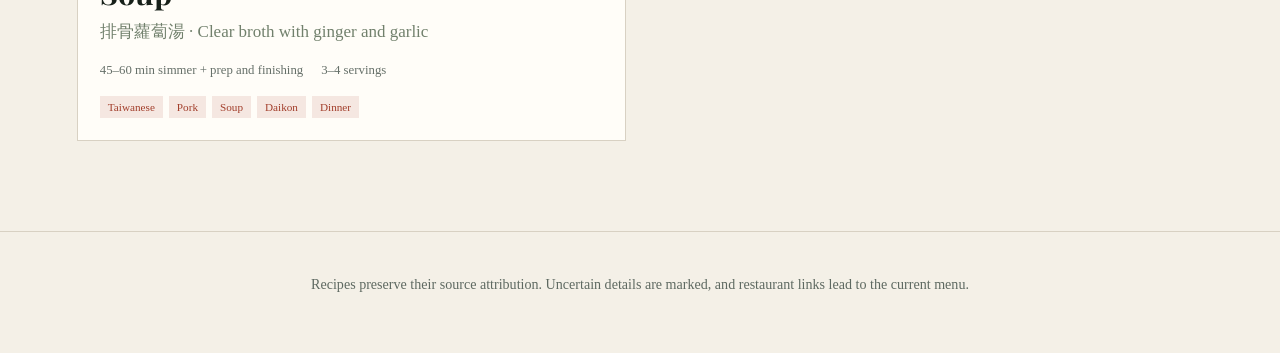
==== commit 35ebd609: "Import chicken chukauni and pork rib daikon soup" ====
--- a/docs/index.html
+++ b/docs/index.html
@@ -45,7 +45,7 @@
       <div id="filters" class="filters" aria-label="Recipe filters"></div>
       <div id="recipe-grid" class="recipe-grid"></div>
       <p id="empty" class="empty" hidden>No recipes match that search.</p>
-      <section class="saved-links" aria-labelledby="saved-links-title">
+      <section class="saved-links" aria-labelledby="saved-links-title" hidden>
         <p class="eyebrow">SAVED FOR LATER</p>
         <h3 id="saved-links-title">Recipe links awaiting details</h3>
         <p>These sources could not be read automatically. The links are saved, but no unverified ingredients or instructions have been added.</p>
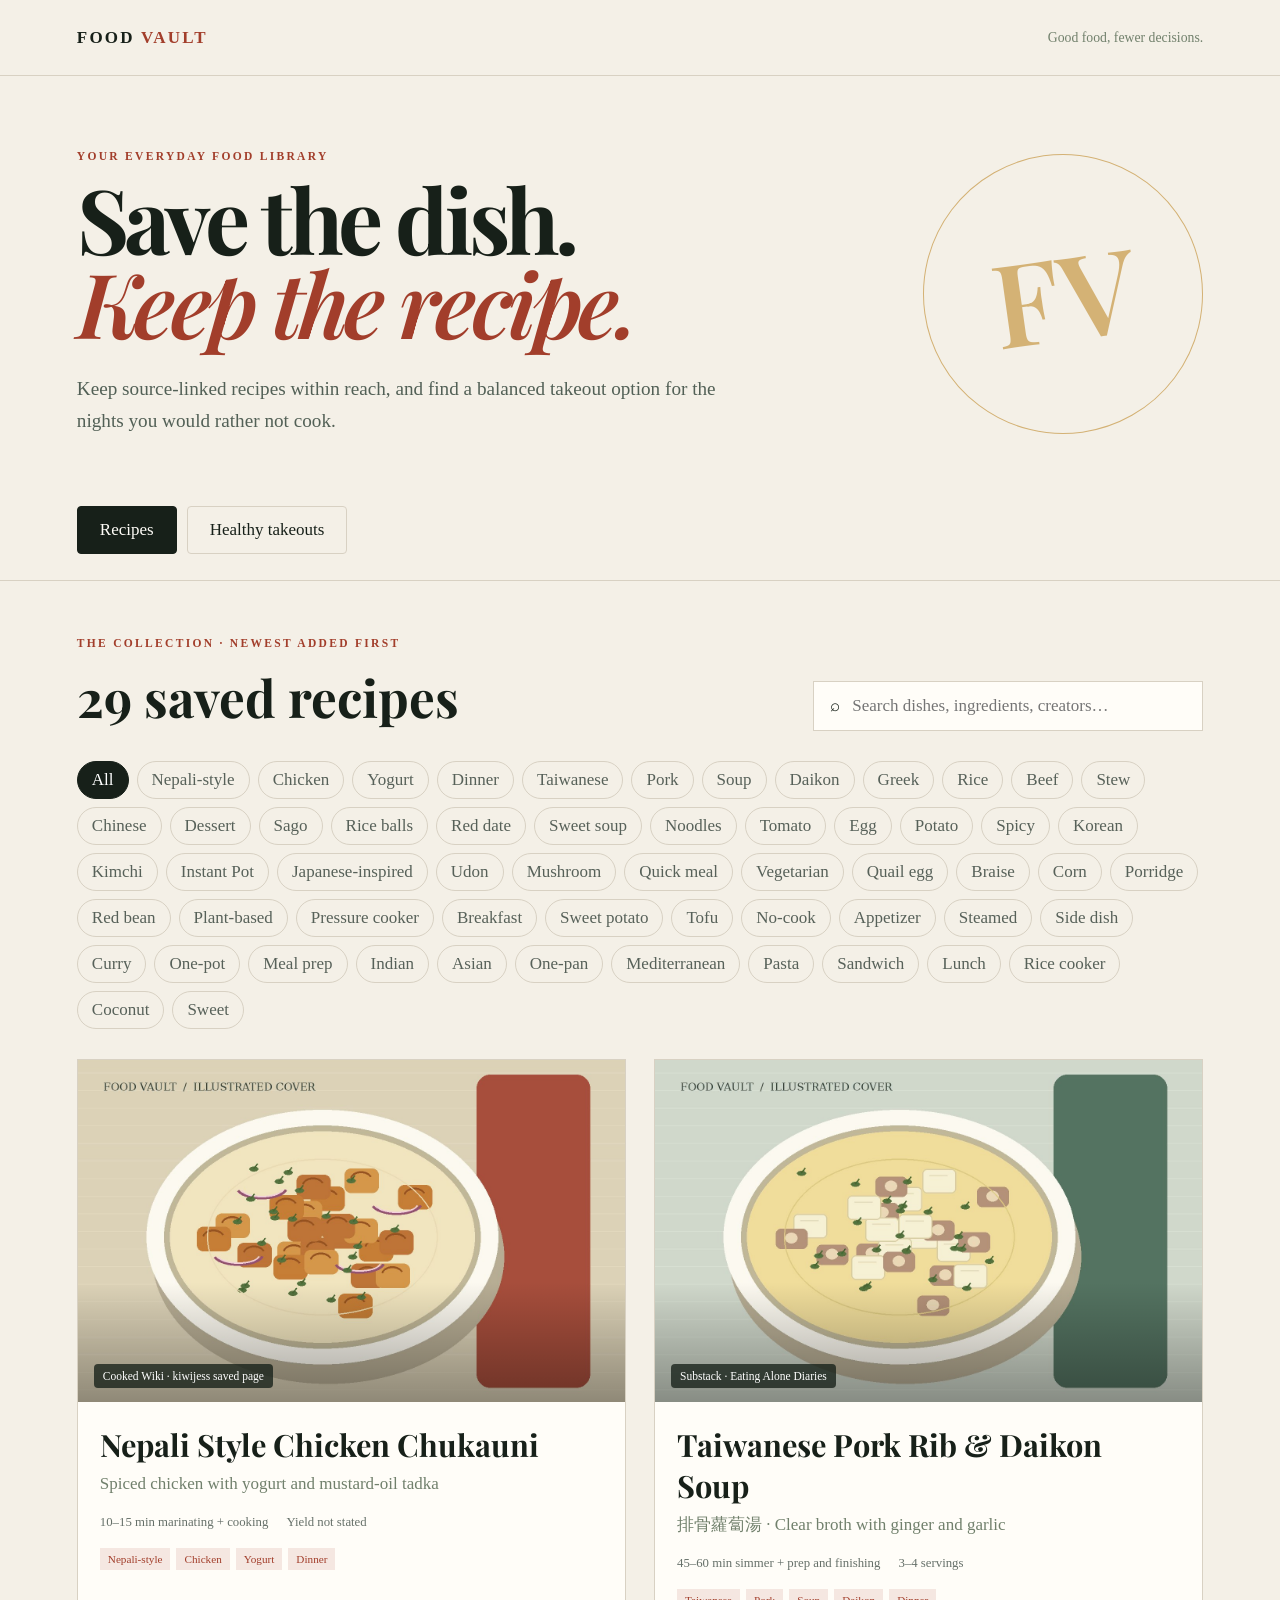
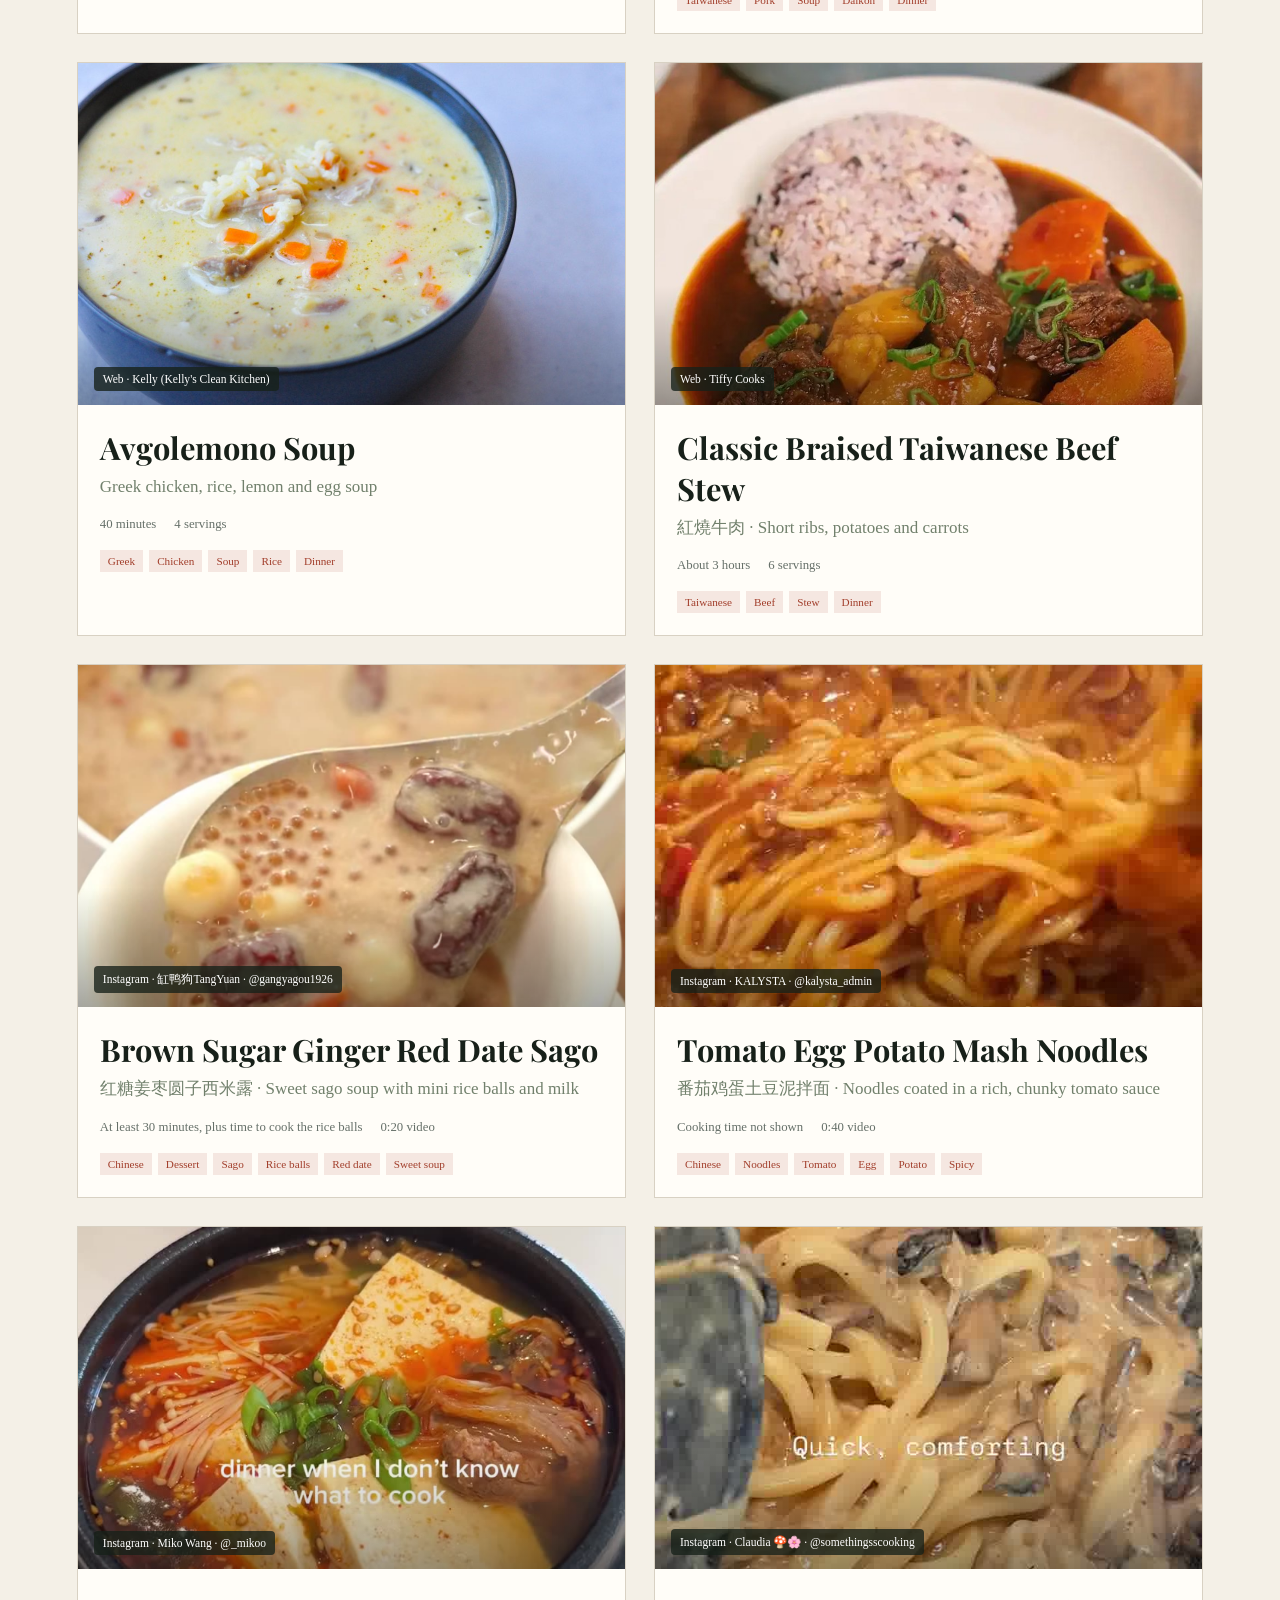
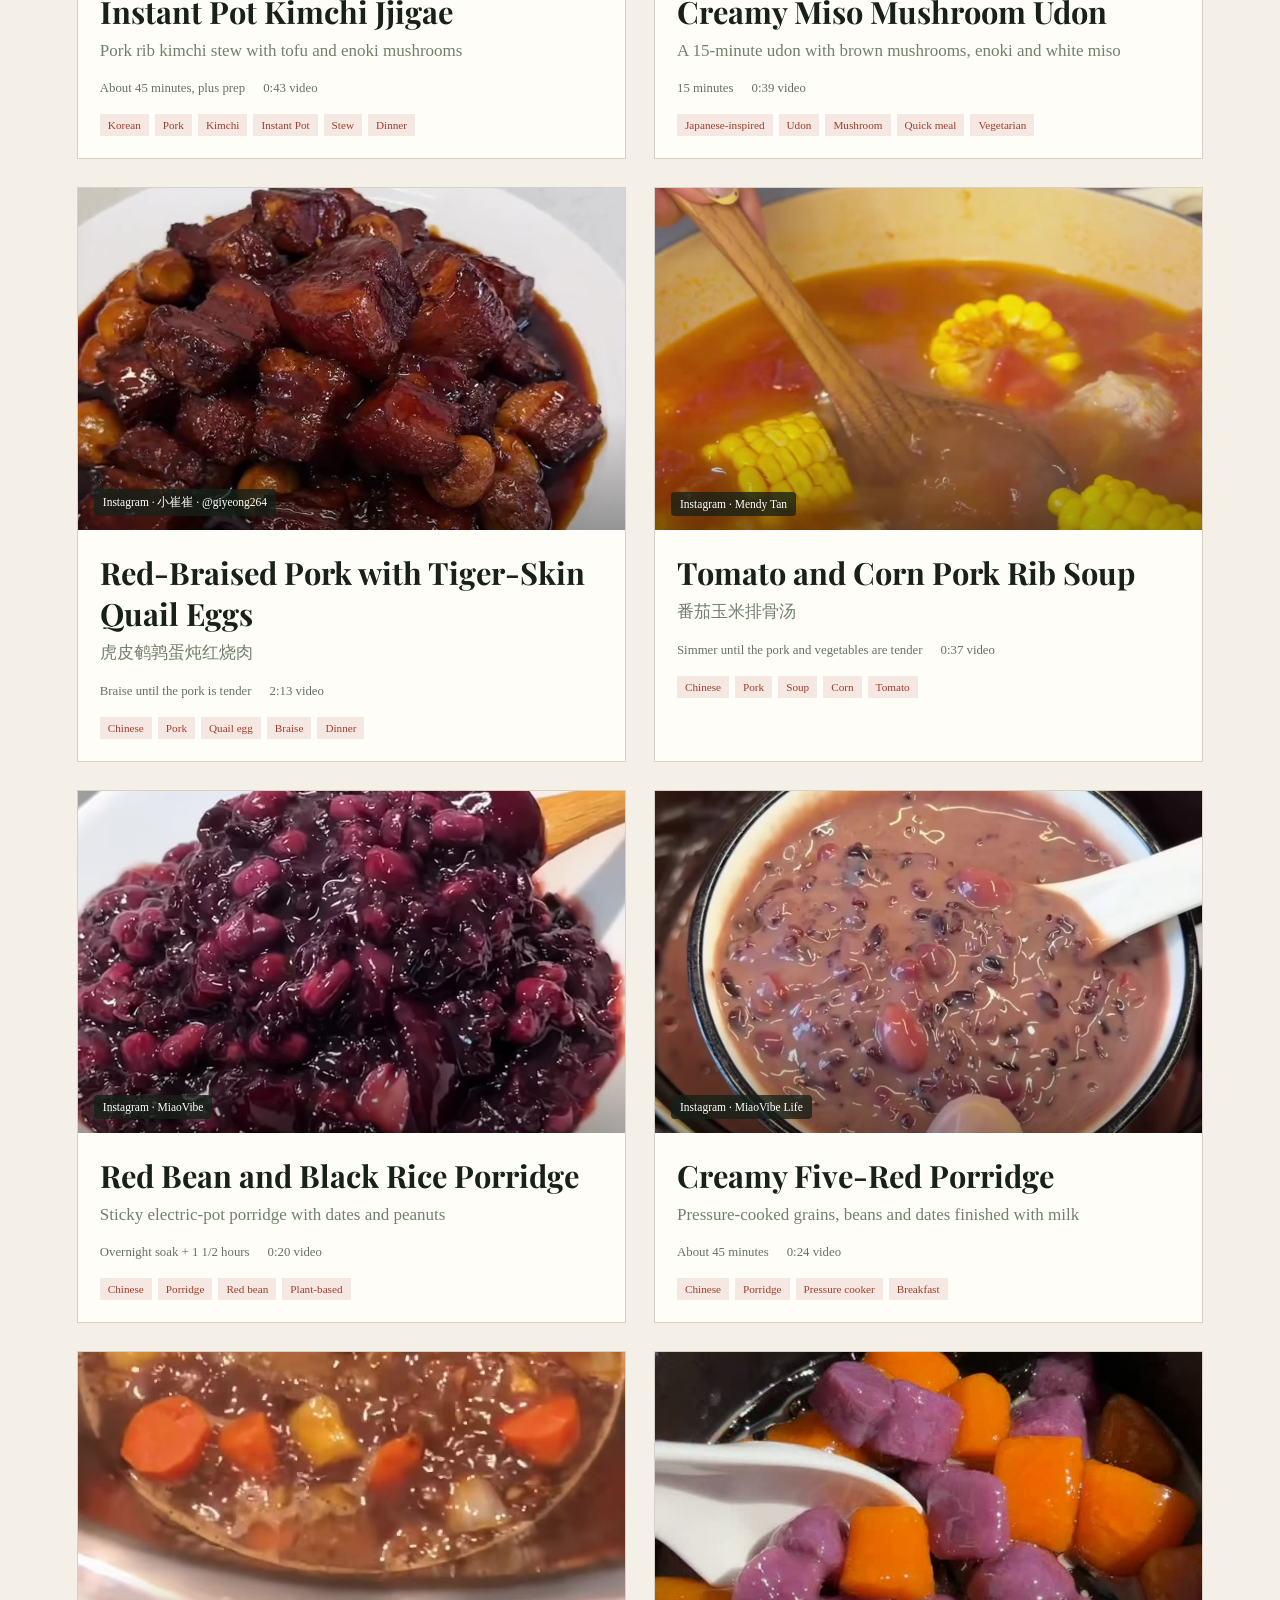
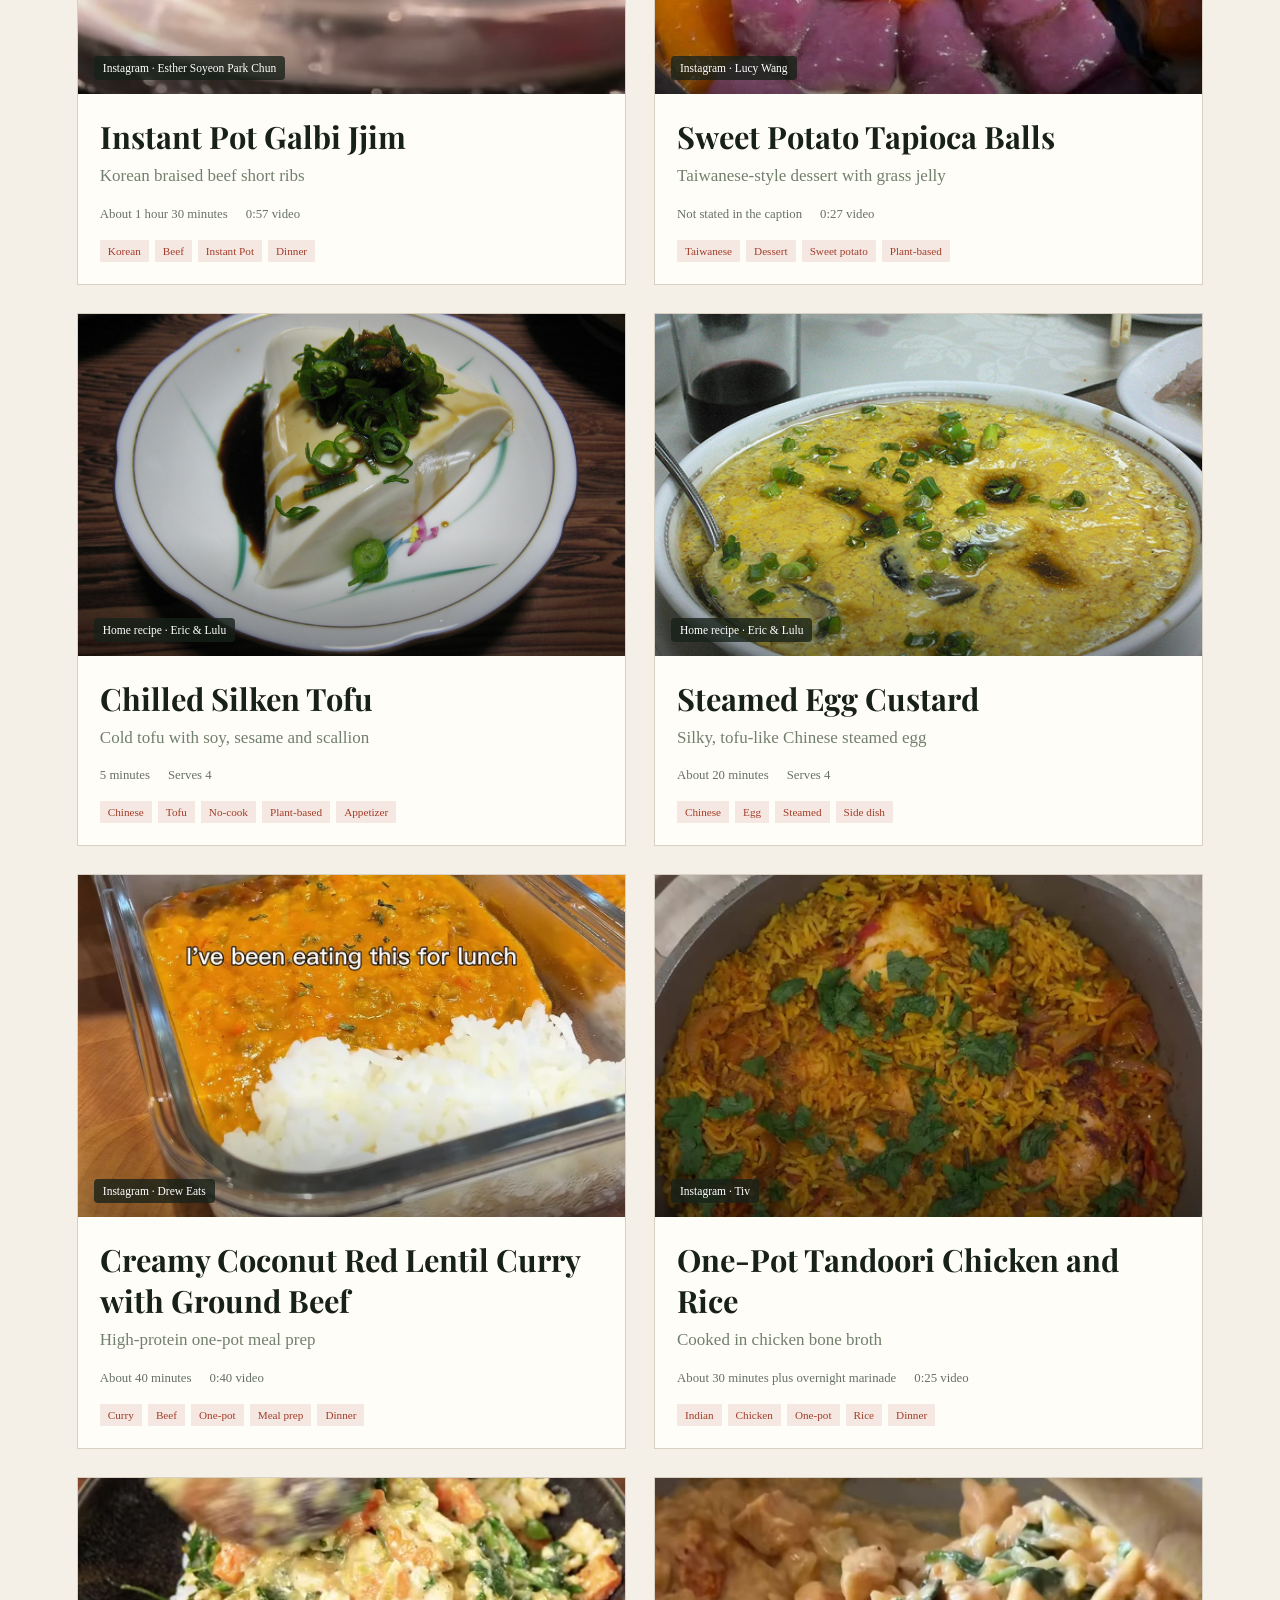
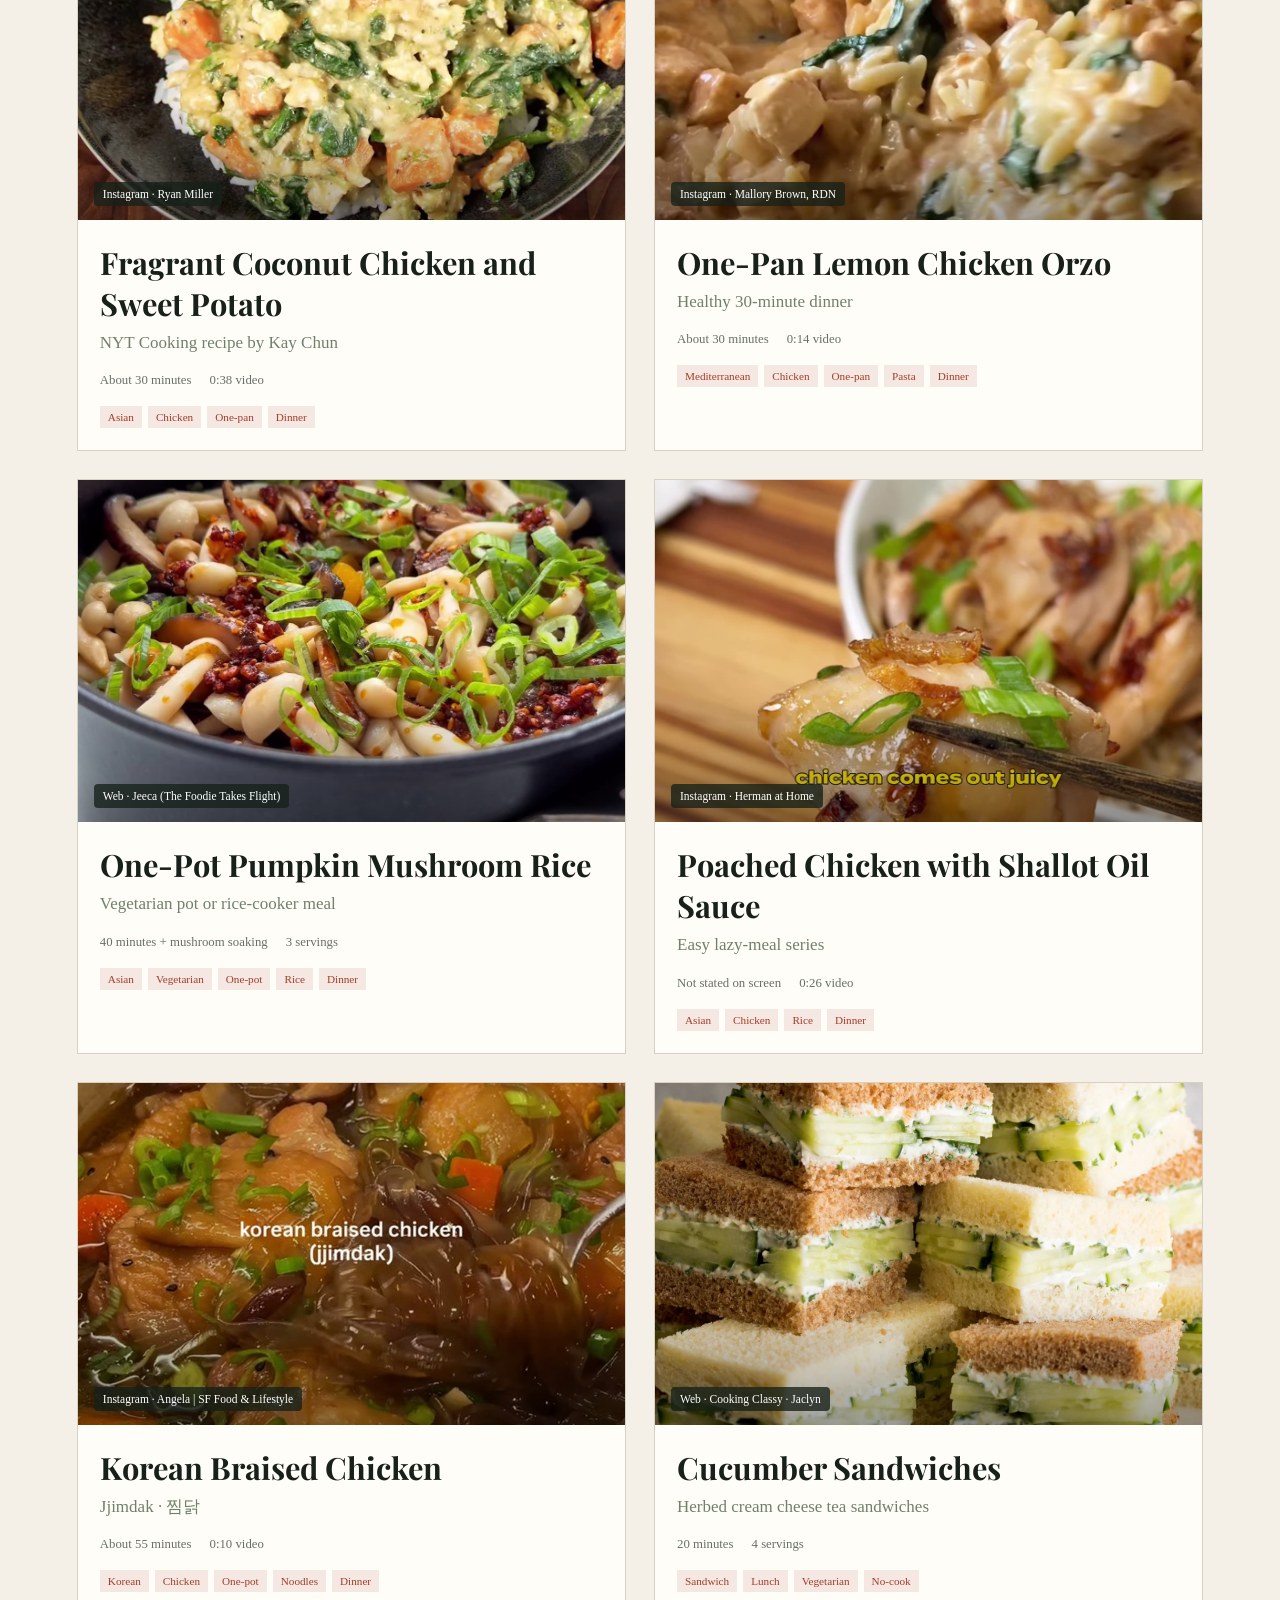
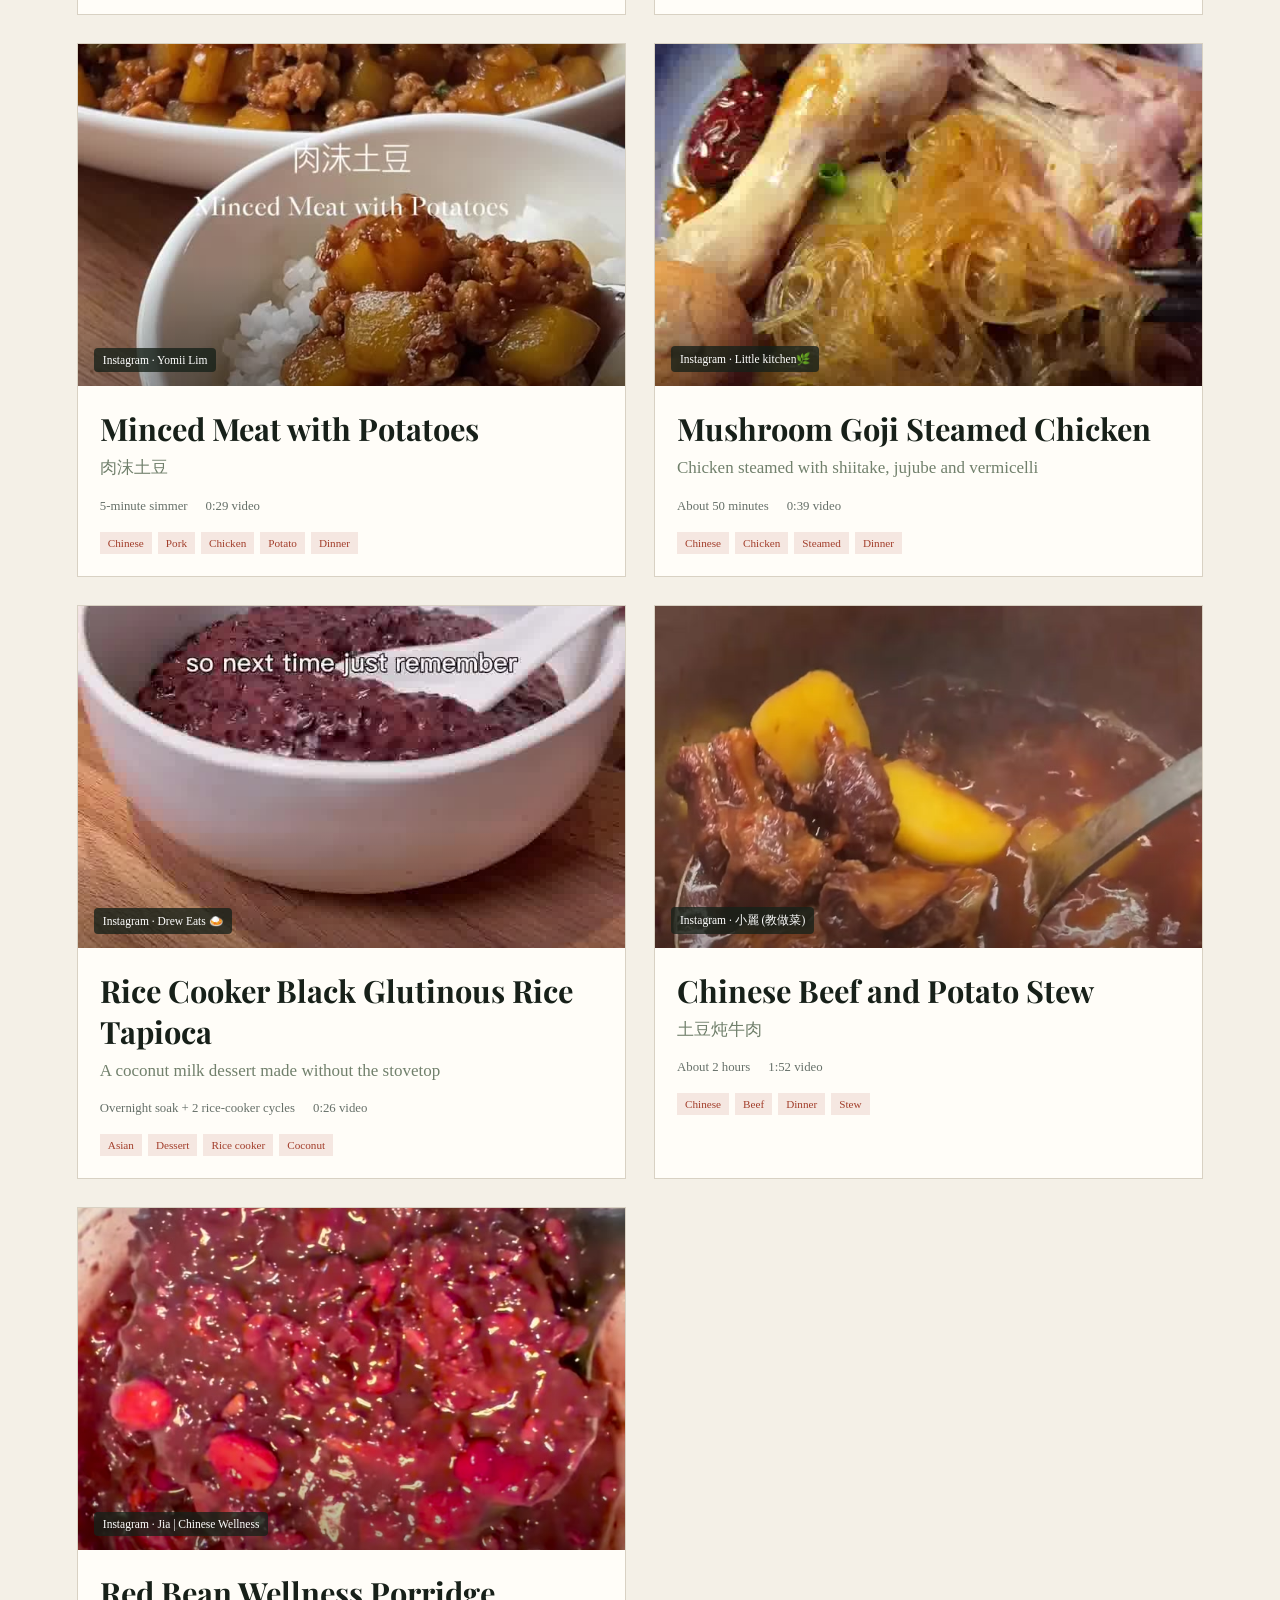
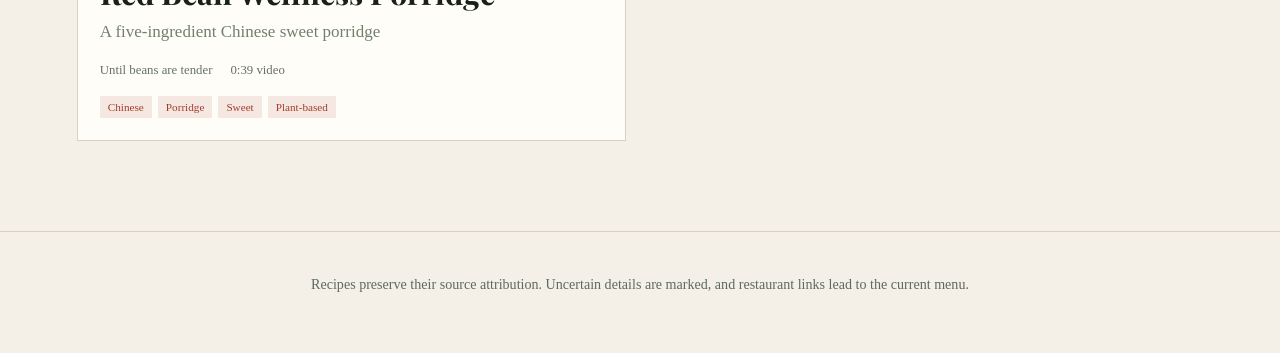
==== commit 3191f059: "Show recipes newest added first" ====
--- a/docs/index.html
+++ b/docs/index.html
@@ -34,7 +34,7 @@
     <section id="recipes" class="library" aria-labelledby="library-title">
       <div class="toolbar">
         <div>
-          <p class="eyebrow">THE COLLECTION</p>
+          <p class="eyebrow">THE COLLECTION · NEWEST ADDED FIRST</p>
           <h2 id="library-title"><span id="recipe-count">0</span> saved recipes</h2>
         </div>
         <label class="search">
--- a/docs/styles.css
+++ b/docs/styles.css
@@ -96,7 +96,6 @@
 .card:hover { transform: translateY(-4px); box-shadow: 0 18px 36px rgb(29 39 30 / 10%); }
 .card-image { position: relative; aspect-ratio: 16/10; overflow: hidden; background: #ddd; }
 .card-image img { width: 100%; height: 100%; object-fit: cover; object-position: center 55%; display: block; }
-.card:first-child .card-image img { object-position: 45% 42%; }
 .card-image::after { content: ""; position: absolute; inset: 0; background: linear-gradient(transparent 65%, rgb(0 0 0 / 35%)); }
 .source-pill { position: absolute; z-index: 1; left: 16px; bottom: 14px; padding: 6px 9px; border-radius: 4px; color: white; background: rgb(23 32 25 / 78%); font-size: .72rem; }
 .card-body { padding: 22px; }
